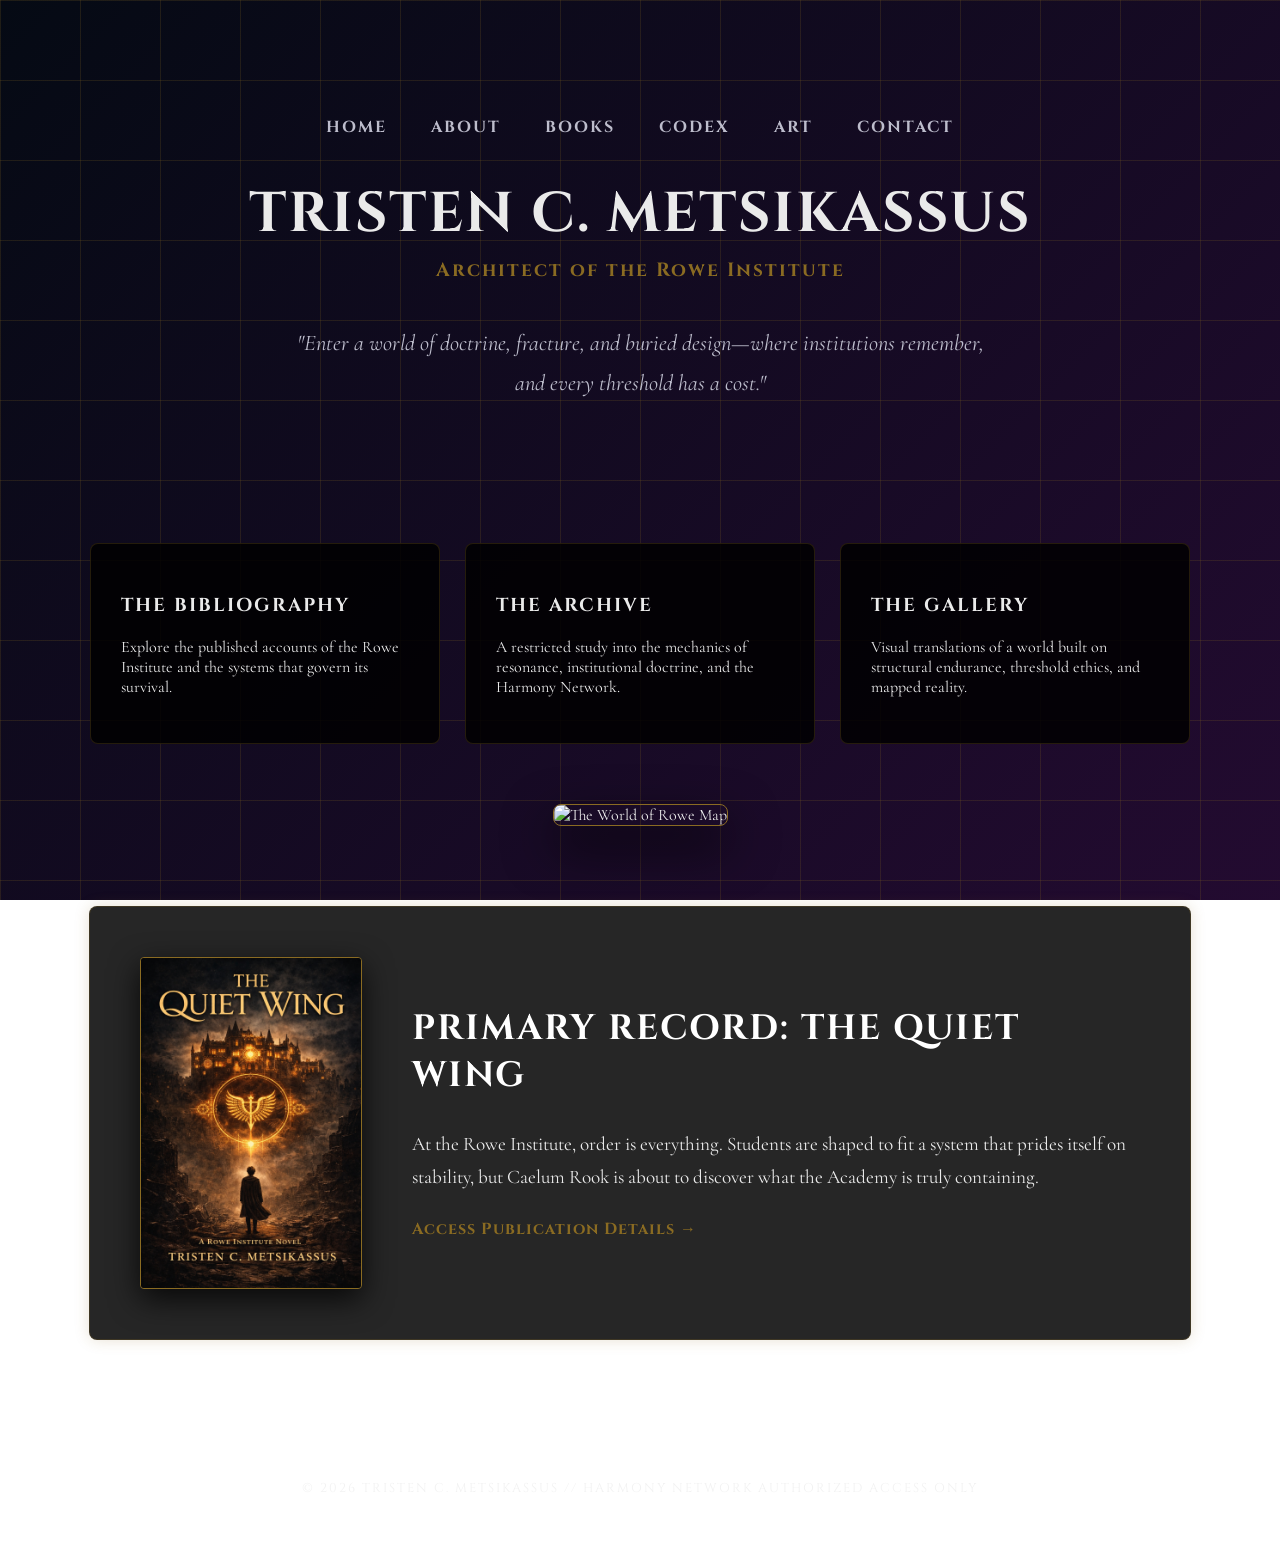
==== index.html @ d2d9edd7 "Refactor HTML structure and styles for clarity" ====
<!DOCTYPE html>
<html lang="en">
<head>
    <meta charset="UTF-8">
    <meta name="viewport" content="width=device-width, initial-scale=1.0">
    <title>Tristen C. Metsikassus | The World of Rowe</title>
    <link rel="stylesheet" href="style.css">
    <style>
        header { text-align: center; padding: 100px 20px 40px; }
        h1 { font-size: 3.5rem; margin-bottom: 0; }
        .tagline { color: var(--gold); font-size: 1.2rem; margin-top: 5px; font-weight: bold; font-family: 'Cinzel', serif; letter-spacing: 2px; }
        
        .atmospheric { 
            max-width: 700px; 
            margin: 40px auto; 
            font-style: italic; 
            font-size: 1.4rem; 
            line-height: 1.8; 
            color: var(--subtext); 
            text-align: center;
        }

        .entry-grid { 
            display: grid; 
            grid-template-columns: repeat(auto-fit, minmax(280px, 1fr)); 
            gap: 25px; 
            max-width: 1100px; 
            margin: 60px auto; 
            padding: 0 20px;
        }

        .featured-panel {
            max-width: 1000px;
            margin: 80px auto;
            display: flex;
            align-items: center;
            gap: 50px;
            padding: 50px;
            background: rgba(0, 0, 0, 0.85);
        }

        .featured-panel img { 
            width: 220px; 
            border-radius: 4px; 
            border: 1px solid var(--gold); 
            box-shadow: 0 10px 30px rgba(0,0,0,0.8);
        }

        .featured-content h2 { font-size: 2.2rem; margin-top: 0; color: #ffffff; }
        .featured-content p { font-size: 1.2rem; line-height: 1.7; margin-bottom: 25px; }

        @media (max-width: 768px) {
            .featured-panel { flex-direction: column; text-align: center; padding: 30px; }
            h1 { font-size: 2.5rem; }
        }

        .author-statement { 
            max-width: 800px; 
            margin: 100px auto; 
            text-align: center; 
            border-top: 1px solid rgba(138, 107, 34, 0.2); 
            padding-top: 60px; 
        }

        .btn-link {
            color: var(--gold);
            text-decoration: none;
            font-family: 'Cinzel', serif;
            font-weight: bold;
            letter-spacing: 1px;
            transition: all 0.3s ease;
        }

        .btn-link:hover { color: #ffffff; text-shadow: 0 0 10px var(--gold); }

        nav { text-align: center; margin-bottom: 20px; }
        nav ul { list-style: none; padding: 0; }
        nav li { display: inline; margin: 0 20px; }
        nav a { font-family: 'Cinzel', serif; color: var(--subtext); text-decoration: none; font-weight: bold; letter-spacing: 2px; }
        nav a:hover { color: #ffffff; }
    </style>
</head>
<body>

<header>
    <nav>
        <ul>
            <li><a href="index.html">HOME</a></li>
            <li><a href="About.html">ABOUT</a></li>
            <li><a href="Books.html">BOOKS</a></li>
            <li><a href="Codex.html">CODEX</a></li>
            <li><a href="Art.html">ART</a></li>
            <li><a href="Contact.html">CONTACT</a></li>
        </ul>
    </nav>
    <h1>Tristen C. Metsikassus</h1>
    <p class="tagline">Architect of the Rowe Institute</p>
    <div class="atmospheric">
        "Enter a world of doctrine, fracture, and buried design—where institutions remember, and every threshold has a cost."
    </div>
</header>

<div class="entry-grid">
    <a href="Books.html" class="card">
        <h3>The Bibliography</h3>
        <p>Explore the published accounts of the Rowe Institute and the systems that govern its survival.</p>
    </a>
    <a href="Codex.html" class="card">
        <h3>The Archive</h3>
        <p>A restricted study into the mechanics of resonance, institutional doctrine, and the Harmony Network.</p>
    </a>
    <a href="Art.html" class="card">
        <h3>The Gallery</h3>
        <p>Visual translations of a world built on structural endurance, threshold ethics, and mapped reality.</p>
    </a>
</div>

<div style="max-width: 1100px; margin: 0 auto; text-align: center; padding: 0 20px;">
    <img src="The World Of Rowe world map.png" alt="The World of Rowe Map" style="width: 100%; border-radius: 8px; border: 1px solid var(--gold); box-shadow: 0 20px 50px rgba(0,0,0,0.8);">
</div>

<div class="featured-panel card wardline">
    <img src="the quiet wing.png" alt="The Quiet Wing Cover">
    <div class="featured-content">
        <h2>Primary Record: The Quiet Wing</h2>
        <p>At the Rowe Institute, order is everything. Students are shaped to fit a system that prides itself on stability, but Caelum Rook is about to discover what the Academy is truly containing.</p>
        <a href="Books.html" class="btn-link">Access Publication Details →</a>
    </div>
</div>

<footer style="text-align: center; padding: 60px 40px; opacity: 0.6; font-size: 0.8rem; letter-spacing: 2px; font-family: 'Cinzel', serif;">
    © 2026 TRISTEN C. METSIKASSUS // HARMONY NETWORK AUTHORIZED ACCESS ONLY
</footer>

</body>
</html>
---- style.css ----
/* --- THE MIDNIGHT INSTITUTIONAL FRAMEWORK --- */
@import url('https://fonts.googleapis.com/css2?family=Cinzel:wght@400;700&family=Cormorant+Garamond:ital,wght@0,400;0,600;1,400&display=swap');

:root {
    --midnight: #050a14;   
    --shadow-purple: #1b0a2a; 
    --arcane-wine: #2d0b3a;   
    --gold: #8a6b22;
    --text: #eaeaea;
    --subtext: #bdbdcc;
}

body {
    margin: 0;
    font-family: 'Cormorant Garamond', serif;
    color: var(--text);
    min-height: 100vh;
    
    /* THE MIDNIGHT WARD LATTICE - BRIGHTENED */
    background: 
        /* Increased opacity from 0.07 to 0.2 for visibility */
        linear-gradient(rgba(138, 107, 34, 0.2) 1px, transparent 1px),
        linear-gradient(90deg, rgba(138, 107, 34, 0.2) 1px, transparent 1px),
        linear-gradient(-45deg, var(--midnight), var(--shadow-purple), var(--arcane-wine), var(--midnight));
    
    background-size: 80px 80px, 80px 80px, 400% 400%;
    animation: arcaneShift 22s ease infinite;
    background-attachment: fixed; /* Keeps the grid steady while scrolling */
}

@keyframes arcaneShift {
    0% { background-position: 0% 0%, 0% 0%, 0% 50%; }
    50% { background-position: 0% 0%, 0% 0%, 100% 50%; }
    100% { background-position: 0% 0%, 0% 0%, 0% 50%; }
}

/* --- THE REST OF YOUR CSS REMAINS THE SAME --- */
h1, h2, h3, .nav-link { font-family: 'Cinzel', serif; letter-spacing: 2px; text-transform: uppercase; }
.wardline { border: 1px solid var(--gold); box-shadow: 0 0 15px rgba(138, 107, 34, 0.2); animation: wardPulse 5s infinite alternate; }
@keyframes wardPulse { from { border-color: var(--gold); box-shadow: 0 0 10px rgba(138, 107, 34, 0.2); } to { border-color: #ffffff; box-shadow: 0 0 25px rgba(138, 107, 34, 0.4); } }
.card { background: rgba(0, 0, 0, 0.85); border: 1px solid rgba(138, 107, 34, 0.25); border-radius: 8px; transition: all 0.4s ease; text-decoration: none; color: inherit; padding: 30px; }
.card:hover { border-color: var(--gold); transform: translateY(-5px); background: rgba(0, 0, 0, 0.95); box-shadow: 0 15px 40px rgba(0,0,0,0.8); }
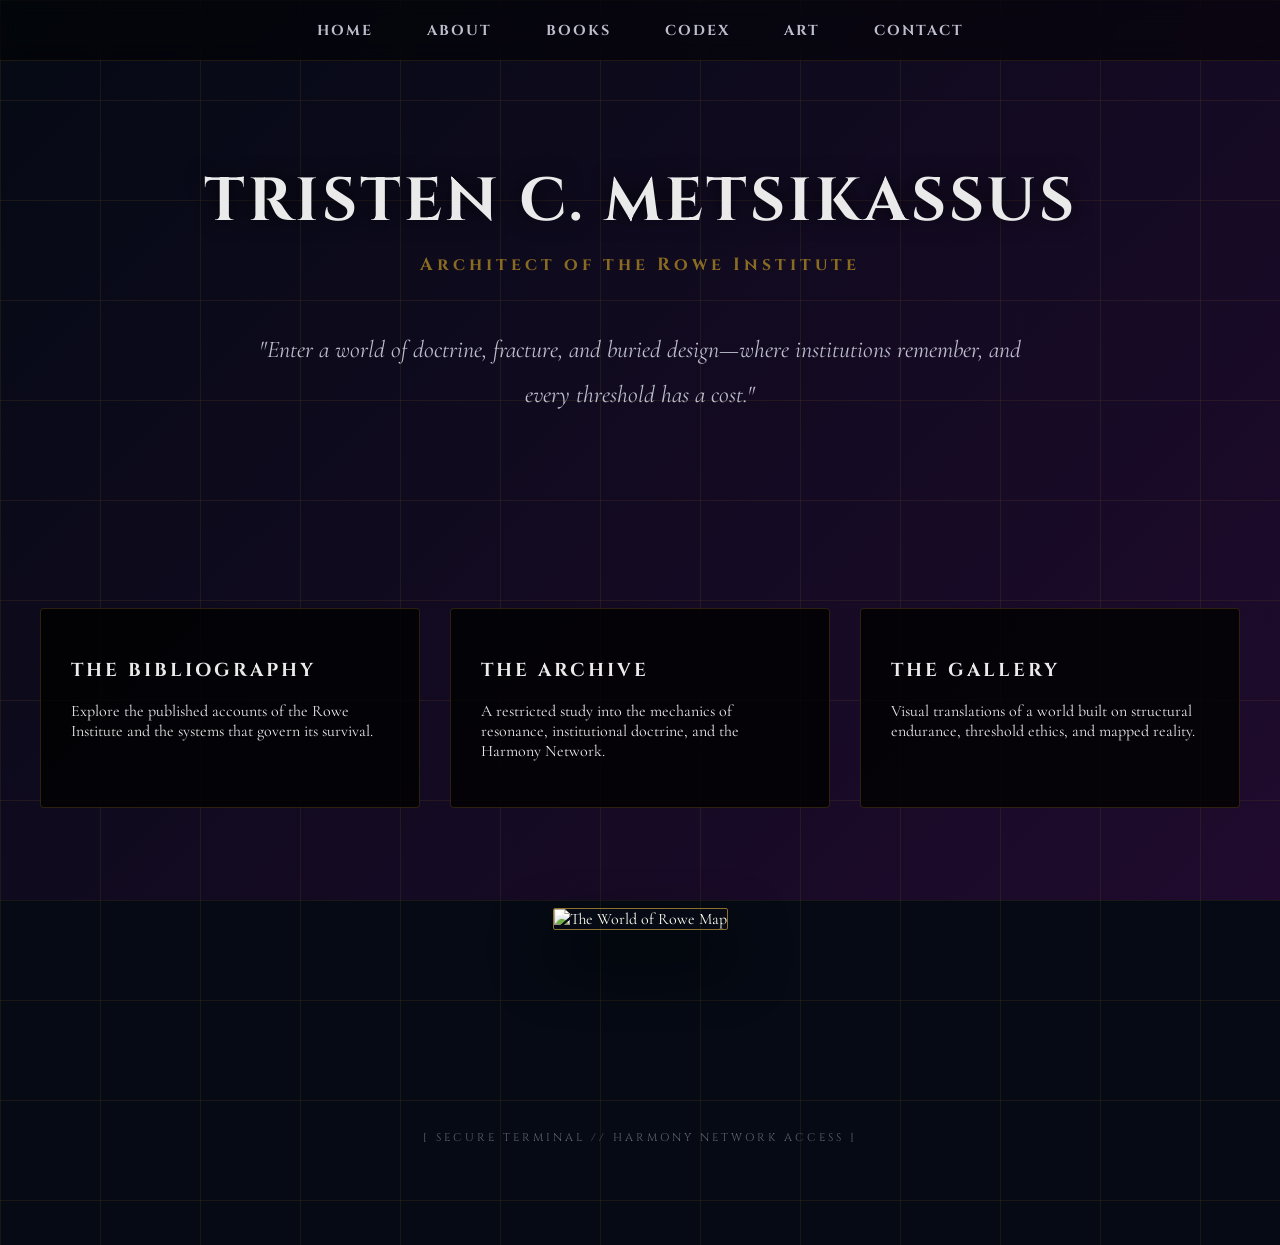
==== commit bfc9f3c8: "Revise layout and styling for index.html" ====
--- a/index.html
+++ b/index.html
@@ -6,93 +6,66 @@
     <title>Tristen C. Metsikassus | The World of Rowe</title>
     <link rel="stylesheet" href="style.css">
     <style>
-        header { text-align: center; padding: 100px 20px 40px; }
-        h1 { font-size: 3.5rem; margin-bottom: 0; }
-        .tagline { color: var(--gold); font-size: 1.2rem; margin-top: 5px; font-weight: bold; font-family: 'Cinzel', serif; letter-spacing: 2px; }
+        /* Specific layout for the landing page */
+        header { text-align: center; padding: 120px 20px 60px; }
+        h1 { font-size: 3.8rem; margin-bottom: 0; text-shadow: 0 0 20px rgba(0,0,0,0.8); }
+        .tagline { color: var(--gold); font-size: 1.1rem; margin-top: 10px; font-weight: bold; font-family: 'Cinzel', serif; letter-spacing: 4px; }
         
         .atmospheric { 
-            max-width: 700px; 
-            margin: 40px auto; 
+            max-width: 800px; 
+            margin: 50px auto; 
             font-style: italic; 
-            font-size: 1.4rem; 
-            line-height: 1.8; 
+            font-size: 1.5rem; 
+            line-height: 1.9; 
             color: var(--subtext); 
             text-align: center;
         }
 
         .entry-grid { 
             display: grid; 
-            grid-template-columns: repeat(auto-fit, minmax(280px, 1fr)); 
-            gap: 25px; 
-            max-width: 1100px; 
-            margin: 60px auto; 
+            grid-template-columns: repeat(auto-fit, minmax(300px, 1fr)); 
+            gap: 30px; 
+            max-width: 1200px; 
+            margin: 80px auto; 
             padding: 0 20px;
         }
 
-        .featured-panel {
-            max-width: 1000px;
-            margin: 80px auto;
-            display: flex;
-            align-items: center;
-            gap: 50px;
-            padding: 50px;
-            background: rgba(0, 0, 0, 0.85);
+        .map-section {
+            max-width: 1100px;
+            margin: 100px auto;
+            text-align: center;
+            padding: 0 20px;
+            filter: sepia(0.3) contrast(1.1);
         }
 
-        .featured-panel img { 
-            width: 220px; 
-            border-radius: 4px; 
-            border: 1px solid var(--gold); 
-            box-shadow: 0 10px 30px rgba(0,0,0,0.8);
+        .map-section img {
+            width: 100%;
+            border-radius: 2px;
+            border: 1px solid var(--gold);
+            box-shadow: 0 30px 60px rgba(0,0,0,1);
         }
 
-        .featured-content h2 { font-size: 2.2rem; margin-top: 0; color: #ffffff; }
-        .featured-content p { font-size: 1.2rem; line-height: 1.7; margin-bottom: 25px; }
-
-        @media (max-width: 768px) {
-            .featured-panel { flex-direction: column; text-align: center; padding: 30px; }
-            h1 { font-size: 2.5rem; }
-        }
-
-        .author-statement { 
-            max-width: 800px; 
-            margin: 100px auto; 
-            text-align: center; 
-            border-top: 1px solid rgba(138, 107, 34, 0.2); 
-            padding-top: 60px; 
-        }
-
-        .btn-link {
-            color: var(--gold);
-            text-decoration: none;
-            font-family: 'Cinzel', serif;
-            font-weight: bold;
-            letter-spacing: 1px;
-            transition: all 0.3s ease;
-        }
-
-        .btn-link:hover { color: #ffffff; text-shadow: 0 0 10px var(--gold); }
-
-        nav { text-align: center; margin-bottom: 20px; }
-        nav ul { list-style: none; padding: 0; }
-        nav li { display: inline; margin: 0 20px; }
-        nav a { font-family: 'Cinzel', serif; color: var(--subtext); text-decoration: none; font-weight: bold; letter-spacing: 2px; }
-        nav a:hover { color: #ffffff; }
+        nav { text-align: center; position: fixed; top: 0; width: 100%; background: rgba(0,0,0,0.5); backdrop-filter: blur(10px); padding: 20px 0; z-index: 100; border-bottom: 1px solid rgba(138, 107, 34, 0.2); }
+        nav ul { list-style: none; padding: 0; margin: 0; }
+        nav li { display: inline; margin: 0 25px; }
+        nav a { font-family: 'Cinzel', serif; color: var(--subtext); text-decoration: none; font-weight: bold; letter-spacing: 2px; font-size: 0.9rem; }
+        nav a:hover { color: var(--gold); text-shadow: 0 0 10px var(--gold); }
     </style>
 </head>
 <body>
 
+<nav>
+    <ul>
+        <li><a href="index.html">HOME</a></li>
+        <li><a href="About.html">ABOUT</a></li>
+        <li><a href="Books.html">BOOKS</a></li>
+        <li><a href="Codex.html">CODEX</a></li>
+        <li><a href="Art.html">ART</a></li>
+        <li><a href="Contact.html">CONTACT</a></li>
+    </ul>
+</nav>
+
 <header>
-    <nav>
-        <ul>
-            <li><a href="index.html">HOME</a></li>
-            <li><a href="About.html">ABOUT</a></li>
-            <li><a href="Books.html">BOOKS</a></li>
-            <li><a href="Codex.html">CODEX</a></li>
-            <li><a href="Art.html">ART</a></li>
-            <li><a href="Contact.html">CONTACT</a></li>
-        </ul>
-    </nav>
     <h1>Tristen C. Metsikassus</h1>
     <p class="tagline">Architect of the Rowe Institute</p>
     <div class="atmospheric">
@@ -115,21 +88,12 @@
     </a>
 </div>
 
-<div style="max-width: 1100px; margin: 0 auto; text-align: center; padding: 0 20px;">
-    <img src="The World Of Rowe world map.png" alt="The World of Rowe Map" style="width: 100%; border-radius: 8px; border: 1px solid var(--gold); box-shadow: 0 20px 50px rgba(0,0,0,0.8);">
+<div class="map-section">
+    <img src="The World Of Rowe world map.png" alt="The World of Rowe Map">
 </div>
 
-<div class="featured-panel card wardline">
-    <img src="the quiet wing.png" alt="The Quiet Wing Cover">
-    <div class="featured-content">
-        <h2>Primary Record: The Quiet Wing</h2>
-        <p>At the Rowe Institute, order is everything. Students are shaped to fit a system that prides itself on stability, but Caelum Rook is about to discover what the Academy is truly containing.</p>
-        <a href="Books.html" class="btn-link">Access Publication Details →</a>
-    </div>
-</div>
-
-<footer style="text-align: center; padding: 60px 40px; opacity: 0.6; font-size: 0.8rem; letter-spacing: 2px; font-family: 'Cinzel', serif;">
-    © 2026 TRISTEN C. METSIKASSUS // HARMONY NETWORK AUTHORIZED ACCESS ONLY
+<footer style="text-align: center; padding: 100px 40px; opacity: 0.4; font-size: 0.7rem; letter-spacing: 3px; font-family: 'Cinzel', serif;">
+    [ SECURE TERMINAL // HARMONY NETWORK ACCESS ]
 </footer>
 
 </body>
--- a/style.css
+++ b/style.css
@@ -1,4 +1,4 @@
-/* --- THE MIDNIGHT INSTITUTIONAL FRAMEWORK --- */
+/* --- THE LIVING ARCHIVE FRAMEWORK --- */
 @import url('https://fonts.googleapis.com/css2?family=Cinzel:wght@400;700&family=Cormorant+Garamond:ital,wght@0,400;0,600;1,400&display=swap');
 
 :root {
@@ -6,6 +6,7 @@
     --shadow-purple: #1b0a2a; 
     --arcane-wine: #2d0b3a;   
     --gold: #8a6b22;
+    --gold-glow: rgba(138, 107, 34, 0.5);
     --text: #eaeaea;
     --subtext: #bdbdcc;
 }
@@ -15,28 +16,95 @@
     font-family: 'Cormorant Garamond', serif;
     color: var(--text);
     min-height: 100vh;
+    overflow-x: hidden;
+    background-color: var(--midnight);
+    position: relative;
+    /* This adds the "Ancient Stone" texture */
+    background-image: url('https://www.transparenttextures.com/patterns/dark-matter.png');
+}
+
+/* THE SHIFTING VOID */
+body::after {
+    content: "";
+    position: fixed;
+    top: 0; left: 0; width: 100%; height: 100%;
+    z-index: -2;
+    background: linear-gradient(-45deg, var(--midnight), var(--shadow-purple), var(--arcane-wine), var(--midnight));
+    background-size: 400% 400%;
+    animation: arcaneShift 25s ease infinite;
+    opacity: 0.9;
+}
+
+/* THE ANCIENT WARD LATTICE */
+body::before {
+    content: "";
+    position: fixed;
+    top: -100px; left: -100px; width: 220%; height: 220%;
+    z-index: -1;
+    background-image: 
+        linear-gradient(rgba(138, 107, 34, 0.15) 1.5px, transparent 1.5px),
+        linear-gradient(90deg, rgba(138, 107, 34, 0.15) 1.5px, transparent 1.5px);
+    background-size: 100px 100px;
     
-    /* THE MIDNIGHT WARD LATTICE - BRIGHTENED */
-    background: 
-        /* Increased opacity from 0.07 to 0.2 for visibility */
-        linear-gradient(rgba(138, 107, 34, 0.2) 1px, transparent 1px),
-        linear-gradient(90deg, rgba(138, 107, 34, 0.2) 1px, transparent 1px),
-        linear-gradient(-45deg, var(--midnight), var(--shadow-purple), var(--arcane-wine), var(--midnight));
-    
-    background-size: 80px 80px, 80px 80px, 400% 400%;
-    animation: arcaneShift 22s ease infinite;
-    background-attachment: fixed; /* Keeps the grid steady while scrolling */
+    /* Animation: Drifting, Pulsing, and Flickering */
+    animation: 
+        arcaneDrift 60s linear infinite, 
+        wardPulseBreath 8s ease-in-out infinite alternate,
+        flicker 10s infinite;
 }
 
 @keyframes arcaneShift {
-    0% { background-position: 0% 0%, 0% 0%, 0% 50%; }
-    50% { background-position: 0% 0%, 0% 0%, 100% 50%; }
-    100% { background-position: 0% 0%, 0% 0%, 0% 50%; }
+    0% { background-position: 0% 50%; }
+    50% { background-position: 100% 50%; }
+    100% { background-position: 0% 50%; }
 }
 
-/* --- THE REST OF YOUR CSS REMAINS THE SAME --- */
-h1, h2, h3, .nav-link { font-family: 'Cinzel', serif; letter-spacing: 2px; text-transform: uppercase; }
-.wardline { border: 1px solid var(--gold); box-shadow: 0 0 15px rgba(138, 107, 34, 0.2); animation: wardPulse 5s infinite alternate; }
-@keyframes wardPulse { from { border-color: var(--gold); box-shadow: 0 0 10px rgba(138, 107, 34, 0.2); } to { border-color: #ffffff; box-shadow: 0 0 25px rgba(138, 107, 34, 0.4); } }
-.card { background: rgba(0, 0, 0, 0.85); border: 1px solid rgba(138, 107, 34, 0.25); border-radius: 8px; transition: all 0.4s ease; text-decoration: none; color: inherit; padding: 30px; }
-.card:hover { border-color: var(--gold); transform: translateY(-5px); background: rgba(0, 0, 0, 0.95); box-shadow: 0 15px 40px rgba(0,0,0,0.8); }
+@keyframes arcaneDrift {
+    0% { transform: translate(0, 0) rotate(0deg); }
+    100% { transform: translate(100px, 100px) rotate(0.5deg); }
+}
+
+@keyframes wardPulseBreath {
+    0% { opacity: 0.2; filter: blur(1px); }
+    50% { opacity: 0.6; filter: blur(0px); }
+    100% { opacity: 0.2; filter: blur(1px); }
+}
+
+@keyframes flicker {
+    0%, 19%, 21%, 23%, 25%, 54%, 56%, 100% { opacity: 1; }
+    20%, 24%, 55% { opacity: 0.7; }
+}
+
+/* --- REUSABLE COMPONENTS --- */
+h1, h2, h3, .nav-link { font-family: 'Cinzel', serif; letter-spacing: 3px; text-transform: uppercase; }
+
+.card { 
+    background: rgba(0, 0, 0, 0.8); 
+    border: 1px solid rgba(138, 107, 34, 0.3);
+    border-radius: 4px; /* Sharper edges feel more ancient than rounded ones */
+    transition: all 0.6s cubic-bezier(0.23, 1, 0.32, 1); 
+    text-decoration: none; 
+    color: inherit; 
+    padding: 30px; 
+    position: relative;
+    z-index: 1;
+    overflow: hidden;
+}
+
+/* THE RESONANCE GLOW */
+.card:hover { 
+    border-color: var(--gold); 
+    transform: translateY(-8px) scale(1.02);
+    background: rgba(10, 5, 15, 0.95);
+    box-shadow: 0 0 30px var(--gold-glow);
+}
+
+.card::before {
+    content: "";
+    position: absolute;
+    top: 0; left: -100%; width: 100%; height: 100%;
+    background: linear-gradient(90deg, transparent, rgba(138, 107, 34, 0.1), transparent);
+    transition: 0.5s;
+}
+
+.card:hover::before { left: 100%; }
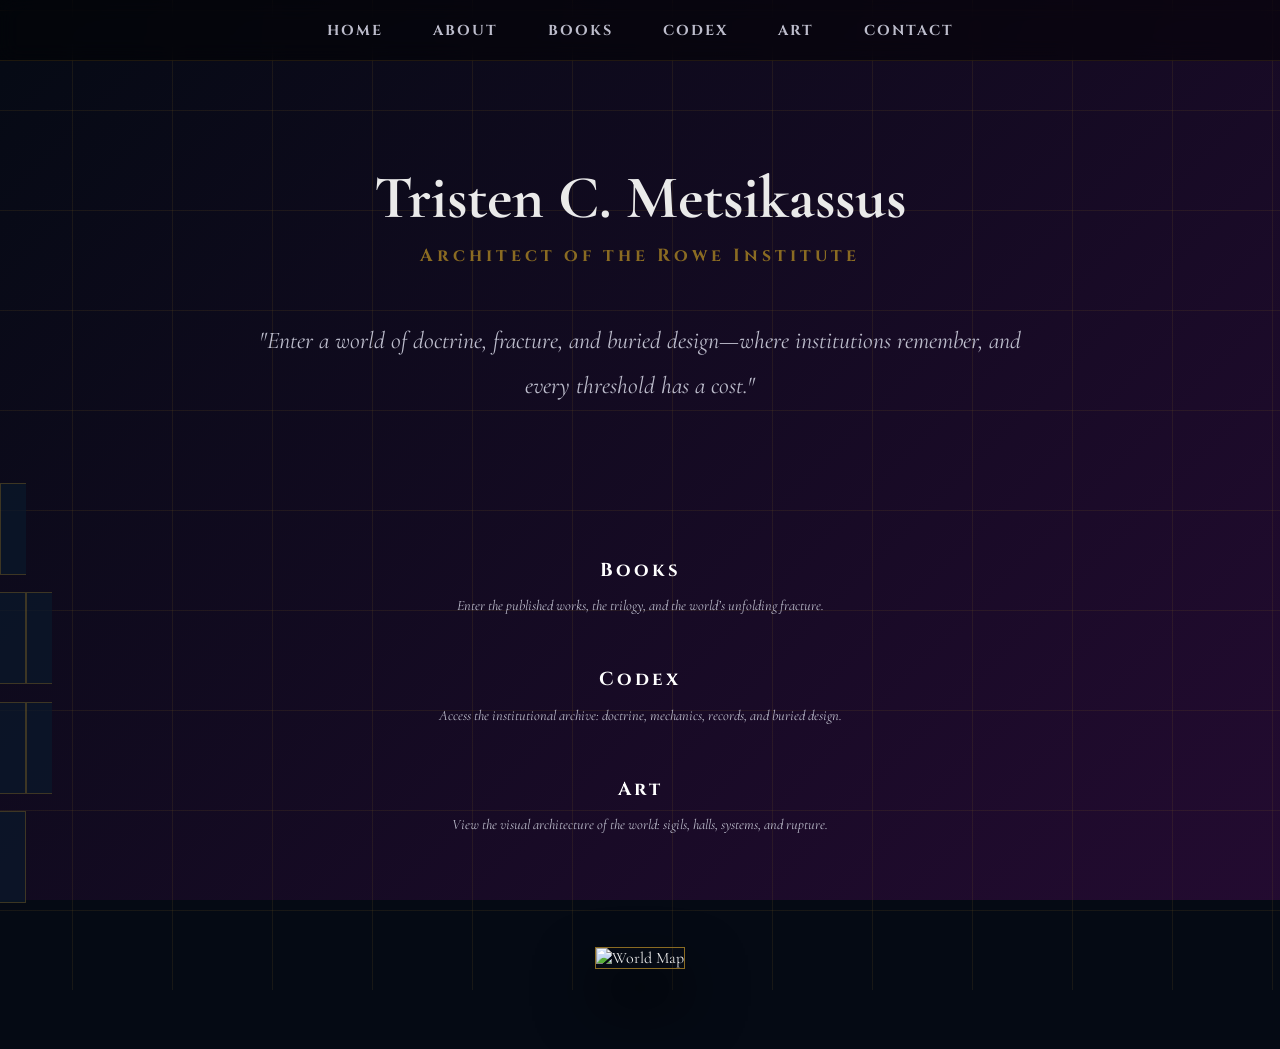
==== commit a4c318be: "Refactor index.html for improved structure and styles Refactor HTML structure and styles for better " ====
--- a/index.html
+++ b/index.html
@@ -6,95 +6,31 @@
     <title>Tristen C. Metsikassus | The World of Rowe</title>
     <link rel="stylesheet" href="style.css">
     <style>
-        /* Specific layout for the landing page */
         header { text-align: center; padding: 120px 20px 60px; }
-        h1 { font-size: 3.8rem; margin-bottom: 0; text-shadow: 0 0 20px rgba(0,0,0,0.8); }
+        h1 { font-size: 3.8rem; margin-bottom: 0; }
         .tagline { color: var(--gold); font-size: 1.1rem; margin-top: 10px; font-weight: bold; font-family: 'Cinzel', serif; letter-spacing: 4px; }
-        
-        .atmospheric { 
-            max-width: 800px; 
-            margin: 50px auto; 
-            font-style: italic; 
-            font-size: 1.5rem; 
-            line-height: 1.9; 
-            color: var(--subtext); 
-            text-align: center;
-        }
-
-        .entry-grid { 
-            display: grid; 
-            grid-template-columns: repeat(auto-fit, minmax(300px, 1fr)); 
-            gap: 30px; 
-            max-width: 1200px; 
-            margin: 80px auto; 
-            padding: 0 20px;
-        }
-
-        .map-section {
-            max-width: 1100px;
-            margin: 100px auto;
-            text-align: center;
-            padding: 0 20px;
-            filter: sepia(0.3) contrast(1.1);
-        }
-
-        .map-section img {
-            width: 100%;
-            border-radius: 2px;
-            border: 1px solid var(--gold);
-            box-shadow: 0 30px 60px rgba(0,0,0,1);
-        }
-
+        .atmospheric { max-width: 800px; margin: 50px auto; font-style: italic; font-size: 1.5rem; line-height: 1.9; color: var(--subtext); text-align: center; }
+        .map-section { max-width: 1100px; margin: 80px auto; text-align: center; padding: 0 20px; }
+        .map-section img { width: 100%; border: 1px solid var(--gold); box-shadow: 0 30px 60px rgba(0,0,0,1); }
         nav { text-align: center; position: fixed; top: 0; width: 100%; background: rgba(0,0,0,0.5); backdrop-filter: blur(10px); padding: 20px 0; z-index: 100; border-bottom: 1px solid rgba(138, 107, 34, 0.2); }
         nav ul { list-style: none; padding: 0; margin: 0; }
         nav li { display: inline; margin: 0 25px; }
         nav a { font-family: 'Cinzel', serif; color: var(--subtext); text-decoration: none; font-weight: bold; letter-spacing: 2px; font-size: 0.9rem; }
-        nav a:hover { color: var(--gold); text-shadow: 0 0 10px var(--gold); }
+        nav a:hover { color: var(--gold); }
     </style>
 </head>
 <body>
-
-<nav>
-    <ul>
-        <li><a href="index.html">HOME</a></li>
-        <li><a href="About.html">ABOUT</a></li>
-        <li><a href="Books.html">BOOKS</a></li>
-        <li><a href="Codex.html">CODEX</a></li>
-        <li><a href="Art.html">ART</a></li>
-        <li><a href="Contact.html">CONTACT</a></li>
-    </ul>
-</nav>
-
-<header>
-    <h1>Tristen C. Metsikassus</h1>
-    <p class="tagline">Architect of the Rowe Institute</p>
-    <div class="atmospheric">
-        "Enter a world of doctrine, fracture, and buried design—where institutions remember, and every threshold has a cost."
+    <nav><ul><li><a href="index.html">HOME</a></li><li><a href="About.html">ABOUT</a></li><li><a href="Books.html">BOOKS</a></li><li><a href="Codex.html">CODEX</a></li><li><a href="Art.html">ART</a></li><li><a href="Contact.html">CONTACT</a></li></ul></nav>
+    <header>
+        <h1>Tristen C. Metsikassus</h1>
+        <p class="tagline">Architect of the Rowe Institute</p>
+        <div class="atmospheric">"Enter a world of doctrine, fracture, and buried design—where institutions remember, and every threshold has a cost."</div>
+    </header>
+    <div class="entry-grid">
+        <a href="Books.html" class="threshold-plate"><h3>Books</h3><p>Enter the published works, the trilogy, and the world’s unfolding fracture.</p></a>
+        <a href="Codex.html" class="threshold-plate"><h3>Codex</h3><p>Access the institutional archive: doctrine, mechanics, records, and buried design.</p></a>
+        <a href="Art.html" class="threshold-plate"><h3>Art</h3><p>View the visual architecture of the world: sigils, halls, systems, and rupture.</p></a>
     </div>
-</header>
-
-<div class="entry-grid">
-    <a href="Books.html" class="card">
-        <h3>The Bibliography</h3>
-        <p>Explore the published accounts of the Rowe Institute and the systems that govern its survival.</p>
-    </a>
-    <a href="Codex.html" class="card">
-        <h3>The Archive</h3>
-        <p>A restricted study into the mechanics of resonance, institutional doctrine, and the Harmony Network.</p>
-    </a>
-    <a href="Art.html" class="card">
-        <h3>The Gallery</h3>
-        <p>Visual translations of a world built on structural endurance, threshold ethics, and mapped reality.</p>
-    </a>
-</div>
-
-<div class="map-section">
-    <img src="The World Of Rowe world map.png" alt="The World of Rowe Map">
-</div>
-
-<footer style="text-align: center; padding: 100px 40px; opacity: 0.4; font-size: 0.7rem; letter-spacing: 3px; font-family: 'Cinzel', serif;">
-    [ SECURE TERMINAL // HARMONY NETWORK ACCESS ]
-</footer>
-
+    <div class="map-section"><img src="The World Of Rowe world map.png" alt="World Map"></div>
 </body>
 </html>
--- a/style.css
+++ b/style.css
@@ -1,4 +1,4 @@
-/* --- THE LIVING ARCHIVE FRAMEWORK --- */
+/* --- THE LIVING WARD SYSTEM --- */
 @import url('https://fonts.googleapis.com/css2?family=Cinzel:wght@400;700&family=Cormorant+Garamond:ital,wght@0,400;0,600;1,400&display=swap');
 
 :root {
@@ -6,7 +6,6 @@
     --shadow-purple: #1b0a2a; 
     --arcane-wine: #2d0b3a;   
     --gold: #8a6b22;
-    --gold-glow: rgba(138, 107, 34, 0.5);
     --text: #eaeaea;
     --subtext: #bdbdcc;
 }
@@ -14,16 +13,31 @@
 body {
     margin: 0;
     font-family: 'Cormorant Garamond', serif;
+    background-color: var(--midnight);
     color: var(--text);
     min-height: 100vh;
     overflow-x: hidden;
-    background-color: var(--midnight);
-    position: relative;
-    /* This adds the "Ancient Stone" texture */
-    background-image: url('https://www.transparenttextures.com/patterns/dark-matter.png');
 }
 
-/* THE SHIFTING VOID */
+/* THE WARD SYSTEM LAYER */
+body::before {
+    content: "";
+    position: fixed;
+    top: -10%; left: -10%; width: 120%; height: 120%;
+    z-index: -1;
+    background-image: 
+        linear-gradient(rgba(138, 107, 34, 0.15) 1.5px, transparent 1.5px),
+        linear-gradient(90deg, rgba(138, 107, 34, 0.15) 1.5px, transparent 1.5px);
+    background-size: 100px 100px;
+    
+    /* ANIMATIONS: Drift + Pulse + Fracture Flicker */
+    animation: 
+        wardDrift 80s linear infinite, 
+        wardPulse 12s ease-in-out infinite alternate,
+        fractureFlicker 15s infinite;
+}
+
+/* Background Color Drift */
 body::after {
     content: "";
     position: fixed;
@@ -31,26 +45,23 @@
     z-index: -2;
     background: linear-gradient(-45deg, var(--midnight), var(--shadow-purple), var(--arcane-wine), var(--midnight));
     background-size: 400% 400%;
-    animation: arcaneShift 25s ease infinite;
-    opacity: 0.9;
+    animation: arcaneShift 30s ease infinite;
 }
 
-/* THE ANCIENT WARD LATTICE */
-body::before {
-    content: "";
-    position: fixed;
-    top: -100px; left: -100px; width: 220%; height: 220%;
-    z-index: -1;
-    background-image: 
-        linear-gradient(rgba(138, 107, 34, 0.15) 1.5px, transparent 1.5px),
-        linear-gradient(90deg, rgba(138, 107, 34, 0.15) 1.5px, transparent 1.5px);
-    background-size: 100px 100px;
-    
-    /* Animation: Drifting, Pulsing, and Flickering */
-    animation: 
-        arcaneDrift 60s linear infinite, 
-        wardPulseBreath 8s ease-in-out infinite alternate,
-        flicker 10s infinite;
+@keyframes wardDrift {
+    0% { transform: translate(0,0); }
+    100% { transform: translate(100px, 100px); }
+}
+
+@keyframes wardPulse {
+    0% { opacity: 0.3; }
+    50% { opacity: 0.7; }
+    100% { opacity: 0.3; }
+}
+
+@keyframes fractureFlicker {
+    0%, 19%, 21%, 23%, 25%, 54%, 56%, 100% { opacity: 1; }
+    20%, 24%, 55% { opacity: 0.5; filter: contrast(150%) brightness(120%); }
 }
 
 @keyframes arcaneShift {
@@ -59,52 +70,24 @@
     100% { background-position: 0% 50%; }
 }
 
-@keyframes arcaneDrift {
-    0% { transform: translate(0, 0) rotate(0deg); }
-    100% { transform: translate(100px, 100px) rotate(0.5deg); }
+/* --- THRESHOLD PLATE STYLING --- */
+.threshold-plate {
+    background: rgba(11, 25, 44, 0.7); /* Midnight Indigo */
+    border: 1px solid rgba(138, 107, 34, 0.4);
+    padding: 35px 25px;
+    text-align: center;
+    text-decoration: none;
+    color: var(--text);
+    transition: all 0.5s cubic-bezier(0.23, 1, 0.32, 1);
+    backdrop-filter: blur(5px);
 }
 
-@keyframes wardPulseBreath {
-    0% { opacity: 0.2; filter: blur(1px); }
-    50% { opacity: 0.6; filter: blur(0px); }
-    100% { opacity: 0.2; filter: blur(1px); }
+.threshold-plate:hover {
+    border-color: var(--gold);
+    background: rgba(138, 107, 34, 0.1);
+    box-shadow: 0 0 25px rgba(138, 107, 34, 0.2);
+    transform: translateY(-5px);
 }
 
-@keyframes flicker {
-    0%, 19%, 21%, 23%, 25%, 54%, 56%, 100% { opacity: 1; }
-    20%, 24%, 55% { opacity: 0.7; }
-}
-
-/* --- REUSABLE COMPONENTS --- */
-h1, h2, h3, .nav-link { font-family: 'Cinzel', serif; letter-spacing: 3px; text-transform: uppercase; }
-
-.card { 
-    background: rgba(0, 0, 0, 0.8); 
-    border: 1px solid rgba(138, 107, 34, 0.3);
-    border-radius: 4px; /* Sharper edges feel more ancient than rounded ones */
-    transition: all 0.6s cubic-bezier(0.23, 1, 0.32, 1); 
-    text-decoration: none; 
-    color: inherit; 
-    padding: 30px; 
-    position: relative;
-    z-index: 1;
-    overflow: hidden;
-}
-
-/* THE RESONANCE GLOW */
-.card:hover { 
-    border-color: var(--gold); 
-    transform: translateY(-8px) scale(1.02);
-    background: rgba(10, 5, 15, 0.95);
-    box-shadow: 0 0 30px var(--gold-glow);
-}
-
-.card::before {
-    content: "";
-    position: absolute;
-    top: 0; left: -100%; width: 100%; height: 100%;
-    background: linear-gradient(90deg, transparent, rgba(138, 107, 34, 0.1), transparent);
-    transition: 0.5s;
-}
-
-.card:hover::before { left: 100%; }
+.threshold-plate h3 { font-family: 'Cinzel', serif; letter-spacing: 3px; color: #ffffff; margin-bottom: 10px; }
+.threshold-plate p { font-size: 0.9rem; color: var(--subtext); font-style: italic; }
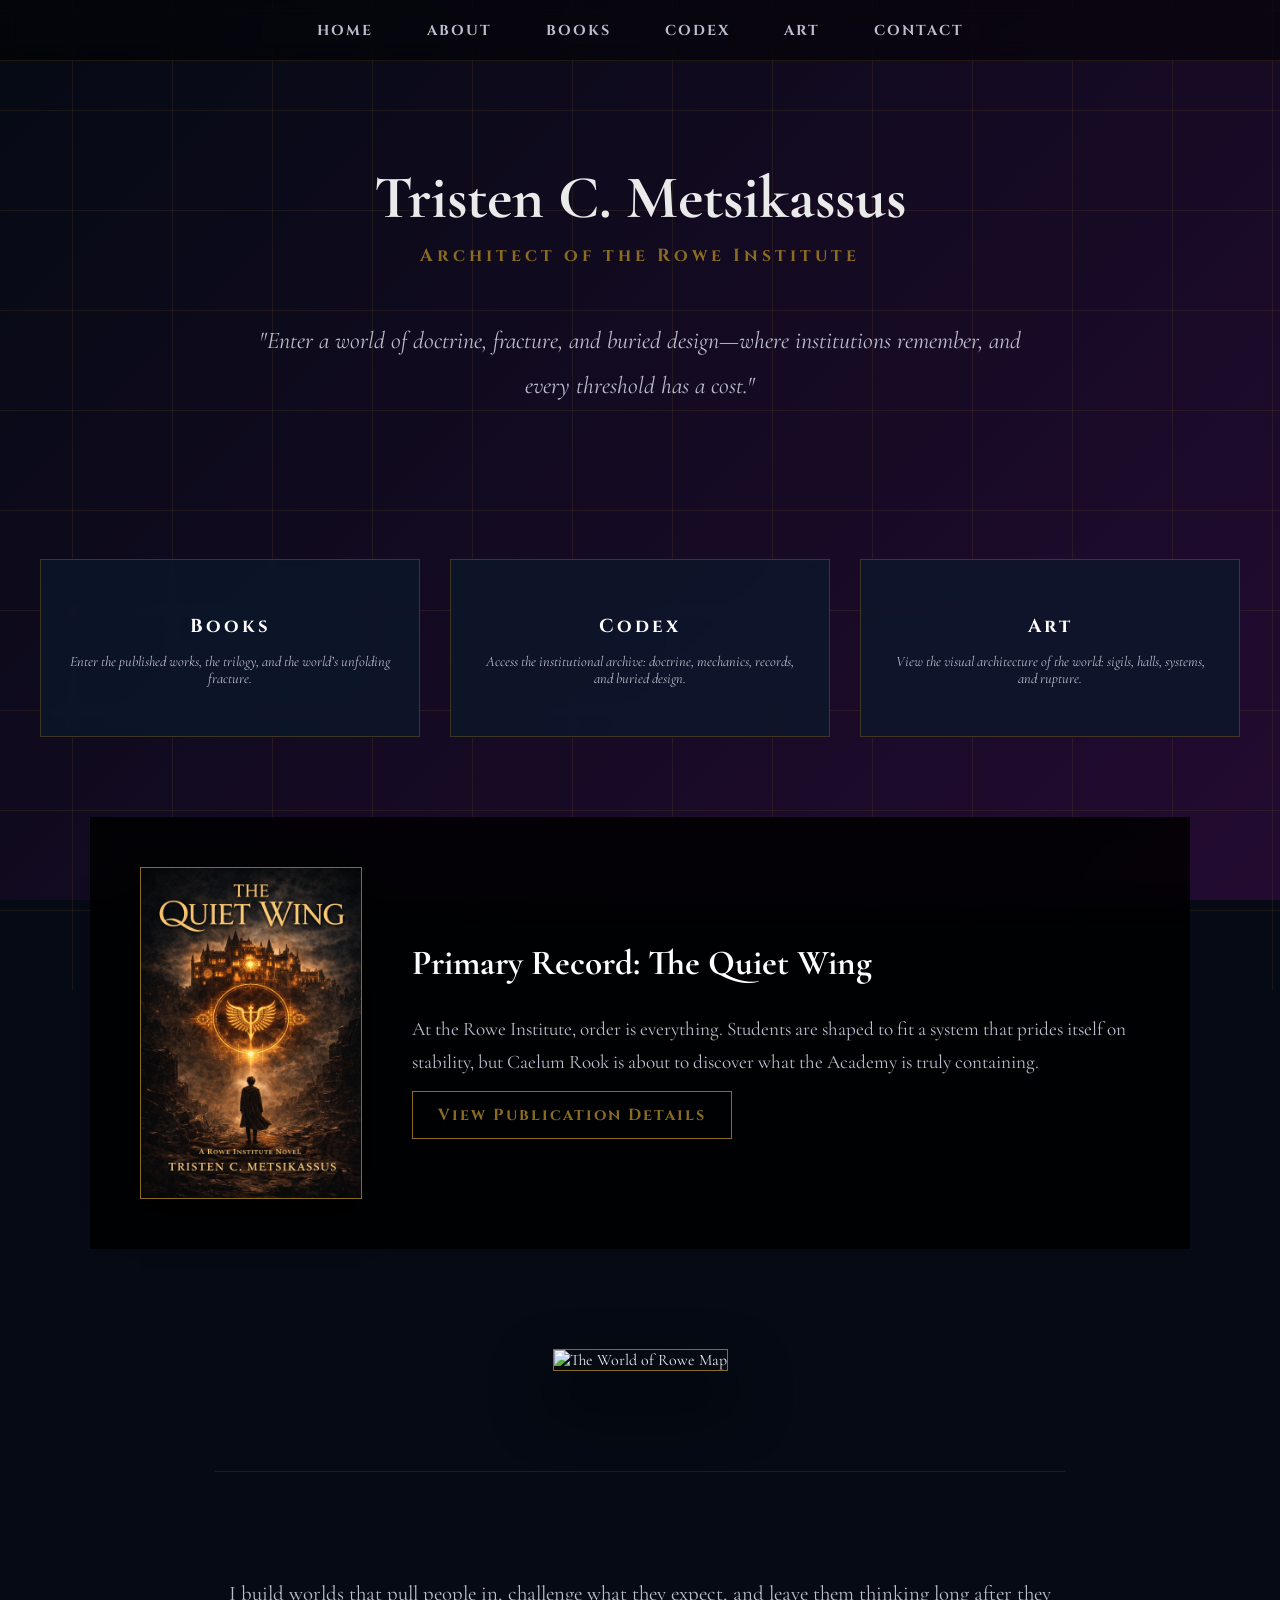
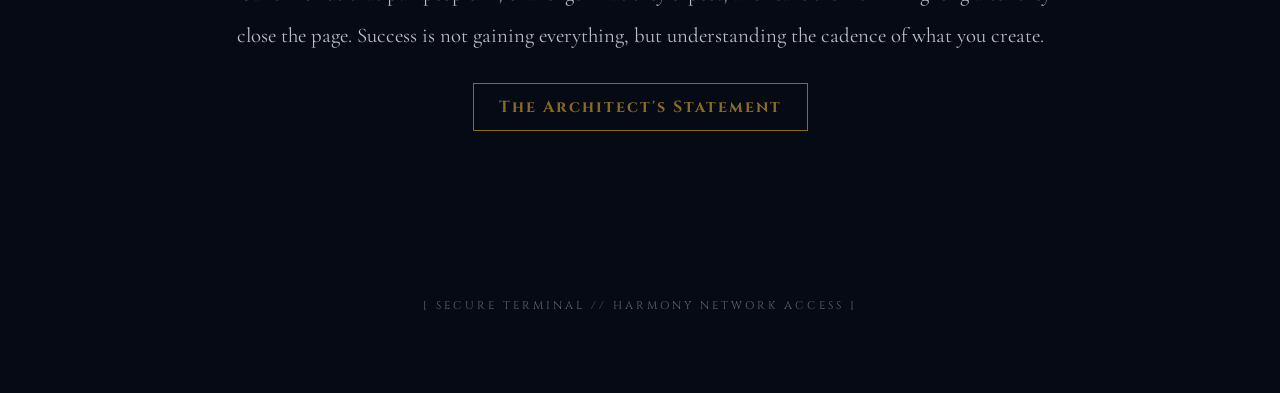
==== commit a6efaf9b: "Refactor header and add featured panel section" ====
--- a/index.html
+++ b/index.html
@@ -6,31 +6,144 @@
     <title>Tristen C. Metsikassus | The World of Rowe</title>
     <link rel="stylesheet" href="style.css">
     <style>
-        header { text-align: center; padding: 120px 20px 60px; }
+        header { text-align: center; padding: 120px 20px 40px; }
         h1 { font-size: 3.8rem; margin-bottom: 0; }
         .tagline { color: var(--gold); font-size: 1.1rem; margin-top: 10px; font-weight: bold; font-family: 'Cinzel', serif; letter-spacing: 4px; }
-        .atmospheric { max-width: 800px; margin: 50px auto; font-style: italic; font-size: 1.5rem; line-height: 1.9; color: var(--subtext); text-align: center; }
-        .map-section { max-width: 1100px; margin: 80px auto; text-align: center; padding: 0 20px; }
+        
+        .atmospheric { 
+            max-width: 800px; 
+            margin: 50px auto; 
+            font-style: italic; 
+            font-size: 1.5rem; 
+            line-height: 1.9; 
+            color: var(--subtext); 
+            text-align: center;
+        }
+
+        .entry-grid { 
+            display: grid; 
+            grid-template-columns: repeat(auto-fit, minmax(300px, 1fr)); 
+            gap: 30px; 
+            max-width: 1200px; 
+            margin: 60px auto; 
+            padding: 0 20px;
+        }
+
+        /* NEW: The Featured Anchor Panel */
+        .featured-panel {
+            max-width: 1000px;
+            margin: 80px auto;
+            display: flex;
+            align-items: center;
+            gap: 50px;
+            padding: 50px;
+            background: rgba(0, 0, 0, 0.85);
+            backdrop-filter: blur(10px);
+        }
+
+        .featured-panel img { 
+            width: 220px; 
+            border: 1px solid var(--gold); 
+            box-shadow: 0 10px 40px rgba(0,0,0,1);
+        }
+
+        .featured-content h2 { font-size: 2.2rem; margin-top: 0; color: #ffffff; }
+        .featured-content p { font-size: 1.2rem; line-height: 1.7; margin-bottom: 25px; color: var(--subtext); }
+
+        .author-statement { 
+            max-width: 850px; 
+            margin: 100px auto; 
+            text-align: center; 
+            border-top: 1px solid rgba(138, 107, 34, 0.2); 
+            padding-top: 80px; 
+        }
+
+        .author-statement p { font-size: 1.3rem; line-height: 2; margin-bottom: 40px; color: var(--subtext); }
+
+        .btn-link {
+            color: var(--gold);
+            text-decoration: none;
+            font-family: 'Cinzel', serif;
+            font-weight: bold;
+            letter-spacing: 2px;
+            border: 1px solid var(--gold);
+            padding: 12px 25px;
+            transition: all 0.3s ease;
+        }
+
+        .btn-link:hover { background: var(--gold); color: #000000; }
+
+        .map-section { max-width: 1100px; margin: 100px auto; text-align: center; padding: 0 20px; }
         .map-section img { width: 100%; border: 1px solid var(--gold); box-shadow: 0 30px 60px rgba(0,0,0,1); }
+
         nav { text-align: center; position: fixed; top: 0; width: 100%; background: rgba(0,0,0,0.5); backdrop-filter: blur(10px); padding: 20px 0; z-index: 100; border-bottom: 1px solid rgba(138, 107, 34, 0.2); }
         nav ul { list-style: none; padding: 0; margin: 0; }
         nav li { display: inline; margin: 0 25px; }
         nav a { font-family: 'Cinzel', serif; color: var(--subtext); text-decoration: none; font-weight: bold; letter-spacing: 2px; font-size: 0.9rem; }
         nav a:hover { color: var(--gold); }
+
+        @media (max-width: 768px) {
+            .featured-panel { flex-direction: column; text-align: center; padding: 30px; }
+        }
     </style>
 </head>
 <body>
-    <nav><ul><li><a href="index.html">HOME</a></li><li><a href="About.html">ABOUT</a></li><li><a href="Books.html">BOOKS</a></li><li><a href="Codex.html">CODEX</a></li><li><a href="Art.html">ART</a></li><li><a href="Contact.html">CONTACT</a></li></ul></nav>
-    <header>
-        <h1>Tristen C. Metsikassus</h1>
-        <p class="tagline">Architect of the Rowe Institute</p>
-        <div class="atmospheric">"Enter a world of doctrine, fracture, and buried design—where institutions remember, and every threshold has a cost."</div>
-    </header>
-    <div class="entry-grid">
-        <a href="Books.html" class="threshold-plate"><h3>Books</h3><p>Enter the published works, the trilogy, and the world’s unfolding fracture.</p></a>
-        <a href="Codex.html" class="threshold-plate"><h3>Codex</h3><p>Access the institutional archive: doctrine, mechanics, records, and buried design.</p></a>
-        <a href="Art.html" class="threshold-plate"><h3>Art</h3><p>View the visual architecture of the world: sigils, halls, systems, and rupture.</p></a>
+
+<nav>
+    <ul>
+        <li><a href="index.html">HOME</a></li>
+        <li><a href="About.html">ABOUT</a></li>
+        <li><a href="Books.html">BOOKS</a></li>
+        <li><a href="Codex.html">CODEX</a></li>
+        <li><a href="Art.html">ART</a></li>
+        <li><a href="Contact.html">CONTACT</a></li>
+    </ul>
+</nav>
+
+<header>
+    <h1>Tristen C. Metsikassus</h1>
+    <p class="tagline">Architect of the Rowe Institute</p>
+    <div class="atmospheric">
+        "Enter a world of doctrine, fracture, and buried design—where institutions remember, and every threshold has a cost."
     </div>
-    <div class="map-section"><img src="The World Of Rowe world map.png" alt="World Map"></div>
+</header>
+
+<div class="entry-grid">
+    <a href="Books.html" class="threshold-plate">
+        <h3>Books</h3>
+        <p>Enter the published works, the trilogy, and the world’s unfolding fracture.</p>
+    </a>
+    <a href="Codex.html" class="threshold-plate">
+        <h3>Codex</h3>
+        <p>Access the institutional archive: doctrine, mechanics, records, and buried design.</p>
+    </a>
+    <a href="Art.html" class="threshold-plate">
+        <h3>Art</h3>
+        <p>View the visual architecture of the world: sigils, halls, systems, and rupture.</p>
+    </a>
+</div>
+
+<div class="featured-panel card wardline">
+    <img src="the quiet wing.png" alt="The Quiet Wing Cover">
+    <div class="featured-content">
+        <h2>Primary Record: The Quiet Wing</h2>
+        <p>At the Rowe Institute, order is everything. Students are shaped to fit a system that prides itself on stability, but Caelum Rook is about to discover what the Academy is truly containing.</p>
+        <a href="Books.html" class="btn-link">View Publication Details</a>
+    </div>
+</div>
+
+<div class="map-section">
+    <img src="The World Of Rowe world map.png" alt="The World of Rowe Map">
+</div>
+
+<section class="author-statement">
+    <p>I build worlds that pull people in, challenge what they expect, and leave them thinking long after they close the page. Success is not gaining everything, but understanding the cadence of what you create.</p>
+    <a href="About.html" class="btn-link">The Architect's Statement</a>
+</section>
+
+<footer style="text-align: center; padding: 80px 40px; opacity: 0.4; font-size: 0.7rem; letter-spacing: 3px; font-family: 'Cinzel', serif;">
+    [ SECURE TERMINAL // HARMONY NETWORK ACCESS ]
+</footer>
+
 </body>
 </html>
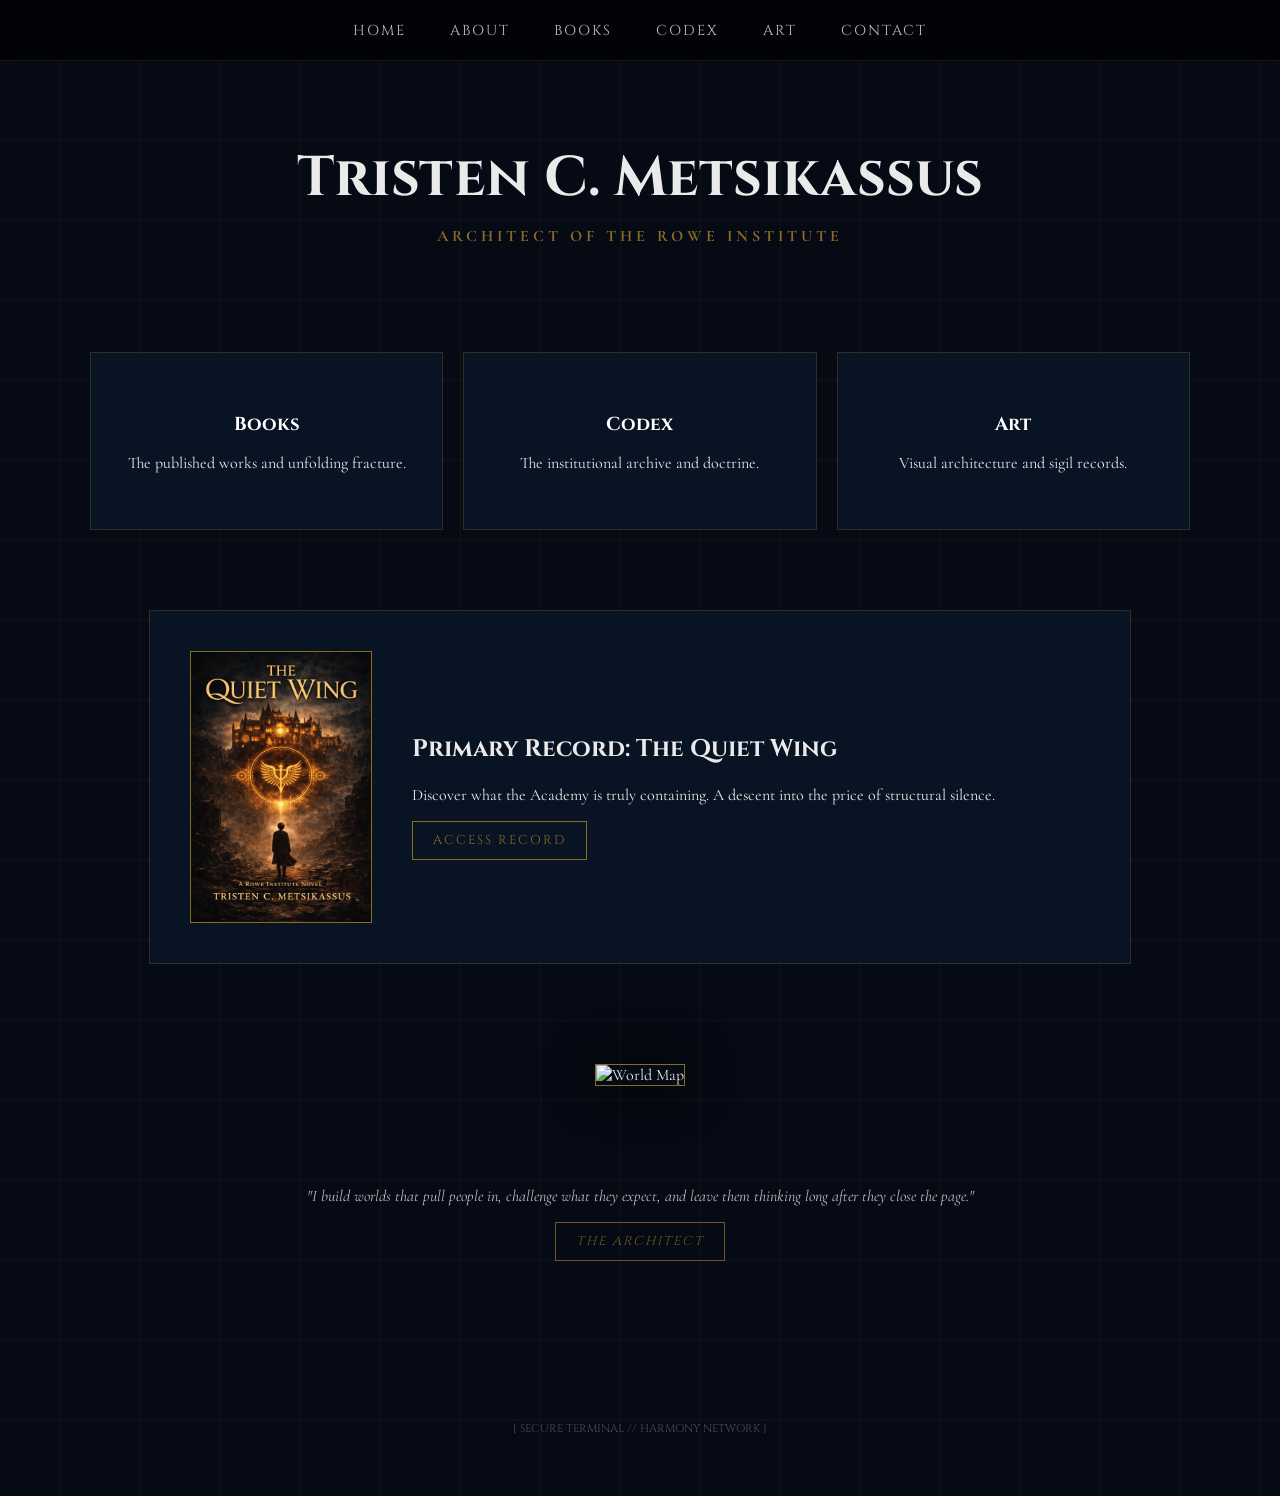
==== commit 4a1708fa: "Refactor HTML structure and styles for consistency" ====
--- a/index.html
+++ b/index.html
@@ -6,143 +6,83 @@
     <title>Tristen C. Metsikassus | The World of Rowe</title>
     <link rel="stylesheet" href="style.css">
     <style>
-        header { text-align: center; padding: 120px 20px 40px; }
-        h1 { font-size: 3.8rem; margin-bottom: 0; }
-        .tagline { color: var(--gold); font-size: 1.1rem; margin-top: 10px; font-weight: bold; font-family: 'Cinzel', serif; letter-spacing: 4px; }
+        /* Specific page layout */
+        header { text-align: center; padding: 140px 20px 40px; }
+        h1 { font-family: 'Cinzel', serif; font-size: 3.5rem; margin: 0; }
+        .tagline { color: var(--gold); letter-spacing: 4px; font-weight: bold; text-transform: uppercase; margin-top: 10px; }
         
-        .atmospheric { 
-            max-width: 800px; 
-            margin: 50px auto; 
-            font-style: italic; 
-            font-size: 1.5rem; 
-            line-height: 1.9; 
-            color: var(--subtext); 
-            text-align: center;
+        .entry-grid { 
+            display: grid; grid-template-columns: repeat(auto-fit, minmax(280px, 1fr)); 
+            gap: 20px; max-width: 1100px; margin: 50px auto; padding: 0 20px;
         }
+        .threshold-plate { padding: 40px 20px; text-align: center; text-decoration: none; color: inherit; }
+        .threshold-plate h3 { font-family: 'Cinzel', serif; color: #fff; margin-bottom: 10px; }
 
-        .entry-grid { 
-            display: grid; 
-            grid-template-columns: repeat(auto-fit, minmax(300px, 1fr)); 
-            gap: 30px; 
-            max-width: 1200px; 
-            margin: 60px auto; 
-            padding: 0 20px;
+        .featured-panel { 
+            max-width: 900px; margin: 80px auto; padding: 40px; 
+            display: flex; align-items: center; gap: 40px; 
         }
-
-        /* NEW: The Featured Anchor Panel */
-        .featured-panel {
-            max-width: 1000px;
-            margin: 80px auto;
-            display: flex;
-            align-items: center;
-            gap: 50px;
-            padding: 50px;
-            background: rgba(0, 0, 0, 0.85);
-            backdrop-filter: blur(10px);
-        }
-
-        .featured-panel img { 
-            width: 220px; 
-            border: 1px solid var(--gold); 
-            box-shadow: 0 10px 40px rgba(0,0,0,1);
-        }
-
-        .featured-content h2 { font-size: 2.2rem; margin-top: 0; color: #ffffff; }
-        .featured-content p { font-size: 1.2rem; line-height: 1.7; margin-bottom: 25px; color: var(--subtext); }
-
-        .author-statement { 
-            max-width: 850px; 
-            margin: 100px auto; 
-            text-align: center; 
-            border-top: 1px solid rgba(138, 107, 34, 0.2); 
-            padding-top: 80px; 
-        }
-
-        .author-statement p { font-size: 1.3rem; line-height: 2; margin-bottom: 40px; color: var(--subtext); }
-
-        .btn-link {
-            color: var(--gold);
-            text-decoration: none;
-            font-family: 'Cinzel', serif;
-            font-weight: bold;
-            letter-spacing: 2px;
-            border: 1px solid var(--gold);
-            padding: 12px 25px;
-            transition: all 0.3s ease;
-        }
-
-        .btn-link:hover { background: var(--gold); color: #000000; }
+        .featured-panel img { width: 180px; border: 1px solid var(--gold); }
 
         .map-section { max-width: 1100px; margin: 100px auto; text-align: center; padding: 0 20px; }
-        .map-section img { width: 100%; border: 1px solid var(--gold); box-shadow: 0 30px 60px rgba(0,0,0,1); }
+        .map-section img { width: 100%; border: 1px solid var(--gold); box-shadow: 0 0 50px #000; }
 
-        nav { text-align: center; position: fixed; top: 0; width: 100%; background: rgba(0,0,0,0.5); backdrop-filter: blur(10px); padding: 20px 0; z-index: 100; border-bottom: 1px solid rgba(138, 107, 34, 0.2); }
-        nav ul { list-style: none; padding: 0; margin: 0; }
-        nav li { display: inline; margin: 0 25px; }
-        nav a { font-family: 'Cinzel', serif; color: var(--subtext); text-decoration: none; font-weight: bold; letter-spacing: 2px; font-size: 0.9rem; }
-        nav a:hover { color: var(--gold); }
-
-        @media (max-width: 768px) {
-            .featured-panel { flex-direction: column; text-align: center; padding: 30px; }
-        }
+        .author-statement { max-width: 800px; margin: 100px auto; text-align: center; padding: 0 20px; font-style: italic; opacity: 0.8; }
+        
+        @media (max-width: 768px) { .featured-panel { flex-direction: column; text-align: center; } }
     </style>
 </head>
 <body>
 
 <nav>
-    <ul>
-        <li><a href="index.html">HOME</a></li>
-        <li><a href="About.html">ABOUT</a></li>
-        <li><a href="Books.html">BOOKS</a></li>
-        <li><a href="Codex.html">CODEX</a></li>
-        <li><a href="Art.html">ART</a></li>
-        <li><a href="Contact.html">CONTACT</a></li>
-    </ul>
+    <a href="index.html">HOME</a>
+    <a href="About.html">ABOUT</a>
+    <a href="Books.html">BOOKS</a>
+    <a href="Codex.html">CODEX</a>
+    <a href="Art.html">ART</a>
+    <a href="Contact.html">CONTACT</a>
 </nav>
 
 <header>
     <h1>Tristen C. Metsikassus</h1>
     <p class="tagline">Architect of the Rowe Institute</p>
-    <div class="atmospheric">
-        "Enter a world of doctrine, fracture, and buried design—where institutions remember, and every threshold has a cost."
-    </div>
 </header>
 
 <div class="entry-grid">
     <a href="Books.html" class="threshold-plate">
         <h3>Books</h3>
-        <p>Enter the published works, the trilogy, and the world’s unfolding fracture.</p>
+        <p>The published works and unfolding fracture.</p>
     </a>
     <a href="Codex.html" class="threshold-plate">
         <h3>Codex</h3>
-        <p>Access the institutional archive: doctrine, mechanics, records, and buried design.</p>
+        <p>The institutional archive and doctrine.</p>
     </a>
     <a href="Art.html" class="threshold-plate">
         <h3>Art</h3>
-        <p>View the visual architecture of the world: sigils, halls, systems, and rupture.</p>
+        <p>Visual architecture and sigil records.</p>
     </a>
 </div>
 
-<div class="featured-panel card wardline">
-    <img src="the quiet wing.png" alt="The Quiet Wing Cover">
-    <div class="featured-content">
-        <h2>Primary Record: The Quiet Wing</h2>
-        <p>At the Rowe Institute, order is everything. Students are shaped to fit a system that prides itself on stability, but Caelum Rook is about to discover what the Academy is truly containing.</p>
-        <a href="Books.html" class="btn-link">View Publication Details</a>
+<div class="featured-panel">
+    <img src="the quiet wing.png" alt="Book Cover">
+    <div>
+        <h2 style="font-family: 'Cinzel';">Primary Record: The Quiet Wing</h2>
+        <p>Discover what the Academy is truly containing. A descent into the price of structural silence.</p>
+        <a href="Books.html" class="btn-link">ACCESS RECORD</a>
     </div>
 </div>
 
 <div class="map-section">
-    <img src="The World Of Rowe world map.png" alt="The World of Rowe Map">
+    <img src="The World Of Rowe world map.png" alt="World Map">
 </div>
 
-<section class="author-statement">
-    <p>I build worlds that pull people in, challenge what they expect, and leave them thinking long after they close the page. Success is not gaining everything, but understanding the cadence of what you create.</p>
-    <a href="About.html" class="btn-link">The Architect's Statement</a>
-</section>
+<div class="author-statement">
+    <p>"I build worlds that pull people in, challenge what they expect, and leave them thinking long after they close the page."</p>
+    <a href="About.html" class="btn-link">THE ARCHITECT</a>
+</div>
 
-<footer style="text-align: center; padding: 80px 40px; opacity: 0.4; font-size: 0.7rem; letter-spacing: 3px; font-family: 'Cinzel', serif;">
-    [ SECURE TERMINAL // HARMONY NETWORK ACCESS ]
+<footer style="text-align: center; padding: 60px; opacity: 0.3; font-family: 'Cinzel'; font-size: 0.7rem;">
+    [ SECURE TERMINAL // HARMONY NETWORK ]
 </footer>
 
 </body>
--- a/style.css
+++ b/style.css
@@ -1,11 +1,11 @@
-/* --- THE LIVING WARD SYSTEM --- */
+/* --- THE MIDNIGHT WARD SYSTEM (MASTER) --- */
 @import url('https://fonts.googleapis.com/css2?family=Cinzel:wght@400;700&family=Cormorant+Garamond:ital,wght@0,400;0,600;1,400&display=swap');
 
 :root {
     --midnight: #050a14;   
-    --shadow-purple: #1b0a2a; 
-    --arcane-wine: #2d0b3a;   
+    --indigo-glow: rgba(26, 31, 70, 0.4); 
     --gold: #8a6b22;
+    --gold-bright: #e1c57a;
     --text: #eaeaea;
     --subtext: #bdbdcc;
 }
@@ -19,75 +19,68 @@
     overflow-x: hidden;
 }
 
-/* THE WARD SYSTEM LAYER */
+/* THE BACKGROUND WARD GRID */
 body::before {
     content: "";
     position: fixed;
-    top: -10%; left: -10%; width: 120%; height: 120%;
+    top: -100px; left: -100px; width: 200%; height: 200%;
     z-index: -1;
     background-image: 
-        linear-gradient(rgba(138, 107, 34, 0.15) 1.5px, transparent 1.5px),
-        linear-gradient(90deg, rgba(138, 107, 34, 0.15) 1.5px, transparent 1.5px);
-    background-size: 100px 100px;
-    
-    /* ANIMATIONS: Drift + Pulse + Fracture Flicker */
-    animation: 
-        wardDrift 80s linear infinite, 
-        wardPulse 12s ease-in-out infinite alternate,
-        fractureFlicker 15s infinite;
-}
-
-/* Background Color Drift */
-body::after {
-    content: "";
-    position: fixed;
-    top: 0; left: 0; width: 100%; height: 100%;
-    z-index: -2;
-    background: linear-gradient(-45deg, var(--midnight), var(--shadow-purple), var(--arcane-wine), var(--midnight));
-    background-size: 400% 400%;
-    animation: arcaneShift 30s ease infinite;
+        linear-gradient(rgba(138, 107, 34, 0.1) 1px, transparent 1px),
+        linear-gradient(90deg, rgba(138, 107, 34, 0.1) 1px, transparent 1px);
+    background-size: 80px 80px;
+    animation: wardDrift 60s linear infinite, wardPulse 10s ease-in-out infinite alternate;
 }
 
 @keyframes wardDrift {
-    0% { transform: translate(0,0); }
-    100% { transform: translate(100px, 100px); }
+    0% { transform: translate(0, 0); }
+    100% { transform: translate(80px, 80px); }
 }
 
 @keyframes wardPulse {
-    0% { opacity: 0.3; }
-    50% { opacity: 0.7; }
-    100% { opacity: 0.3; }
+    0% { opacity: 0.2; }
+    50% { opacity: 0.6; }
+    100% { opacity: 0.2; }
 }
 
-@keyframes fractureFlicker {
-    0%, 19%, 21%, 23%, 25%, 54%, 56%, 100% { opacity: 1; }
-    20%, 24%, 55% { opacity: 0.5; filter: contrast(150%) brightness(120%); }
+/* NAVIGATION */
+nav { 
+    text-align: center; position: fixed; top: 0; width: 100%; 
+    background: rgba(0,0,0,0.7); backdrop-filter: blur(10px); 
+    padding: 20px 0; z-index: 100; border-bottom: 1px solid rgba(138, 107, 34, 0.2); 
+}
+nav a { 
+    font-family: 'Cinzel', serif; color: var(--subtext); 
+    text-decoration: none; margin: 0 20px; font-size: 0.9rem; letter-spacing: 2px; 
+}
+nav a:hover { color: var(--gold-bright); }
+
+/* THRESHOLD PLATES & CARDS */
+.threshold-plate, .featured-panel {
+    background: rgba(11, 25, 44, 0.7);
+    border: 1px solid rgba(138, 107, 34, 0.3);
+    backdrop-filter: blur(8px);
+    transition: all 0.5s ease;
 }
 
-@keyframes arcaneShift {
-    0% { background-position: 0% 50%; }
-    50% { background-position: 100% 50%; }
-    100% { background-position: 0% 50%; }
+.threshold-plate:hover, .featured-panel:hover {
+    border-color: var(--gold-bright);
+    box-shadow: 0 0 30px rgba(138, 107, 34, 0.2);
 }
 
-/* --- THRESHOLD PLATE STYLING --- */
-.threshold-plate {
-    background: rgba(11, 25, 44, 0.7); /* Midnight Indigo */
-    border: 1px solid rgba(138, 107, 34, 0.4);
-    padding: 35px 25px;
-    text-align: center;
+.btn-link {
+    display: inline-block;
+    border: 1px solid var(--gold);
+    color: var(--gold);
     text-decoration: none;
-    color: var(--text);
-    transition: all 0.5s cubic-bezier(0.23, 1, 0.32, 1);
-    backdrop-filter: blur(5px);
+    padding: 10px 20px;
+    font-family: 'Cinzel', serif;
+    font-size: 0.8rem;
+    letter-spacing: 2px;
+    transition: 0.3s;
 }
 
-.threshold-plate:hover {
-    border-color: var(--gold);
-    background: rgba(138, 107, 34, 0.1);
-    box-shadow: 0 0 25px rgba(138, 107, 34, 0.2);
-    transform: translateY(-5px);
+.btn-link:hover {
+    background: var(--gold);
+    color: white;
 }
-
-.threshold-plate h3 { font-family: 'Cinzel', serif; letter-spacing: 3px; color: #ffffff; margin-bottom: 10px; }
-.threshold-plate p { font-size: 0.9rem; color: var(--subtext); font-style: italic; }
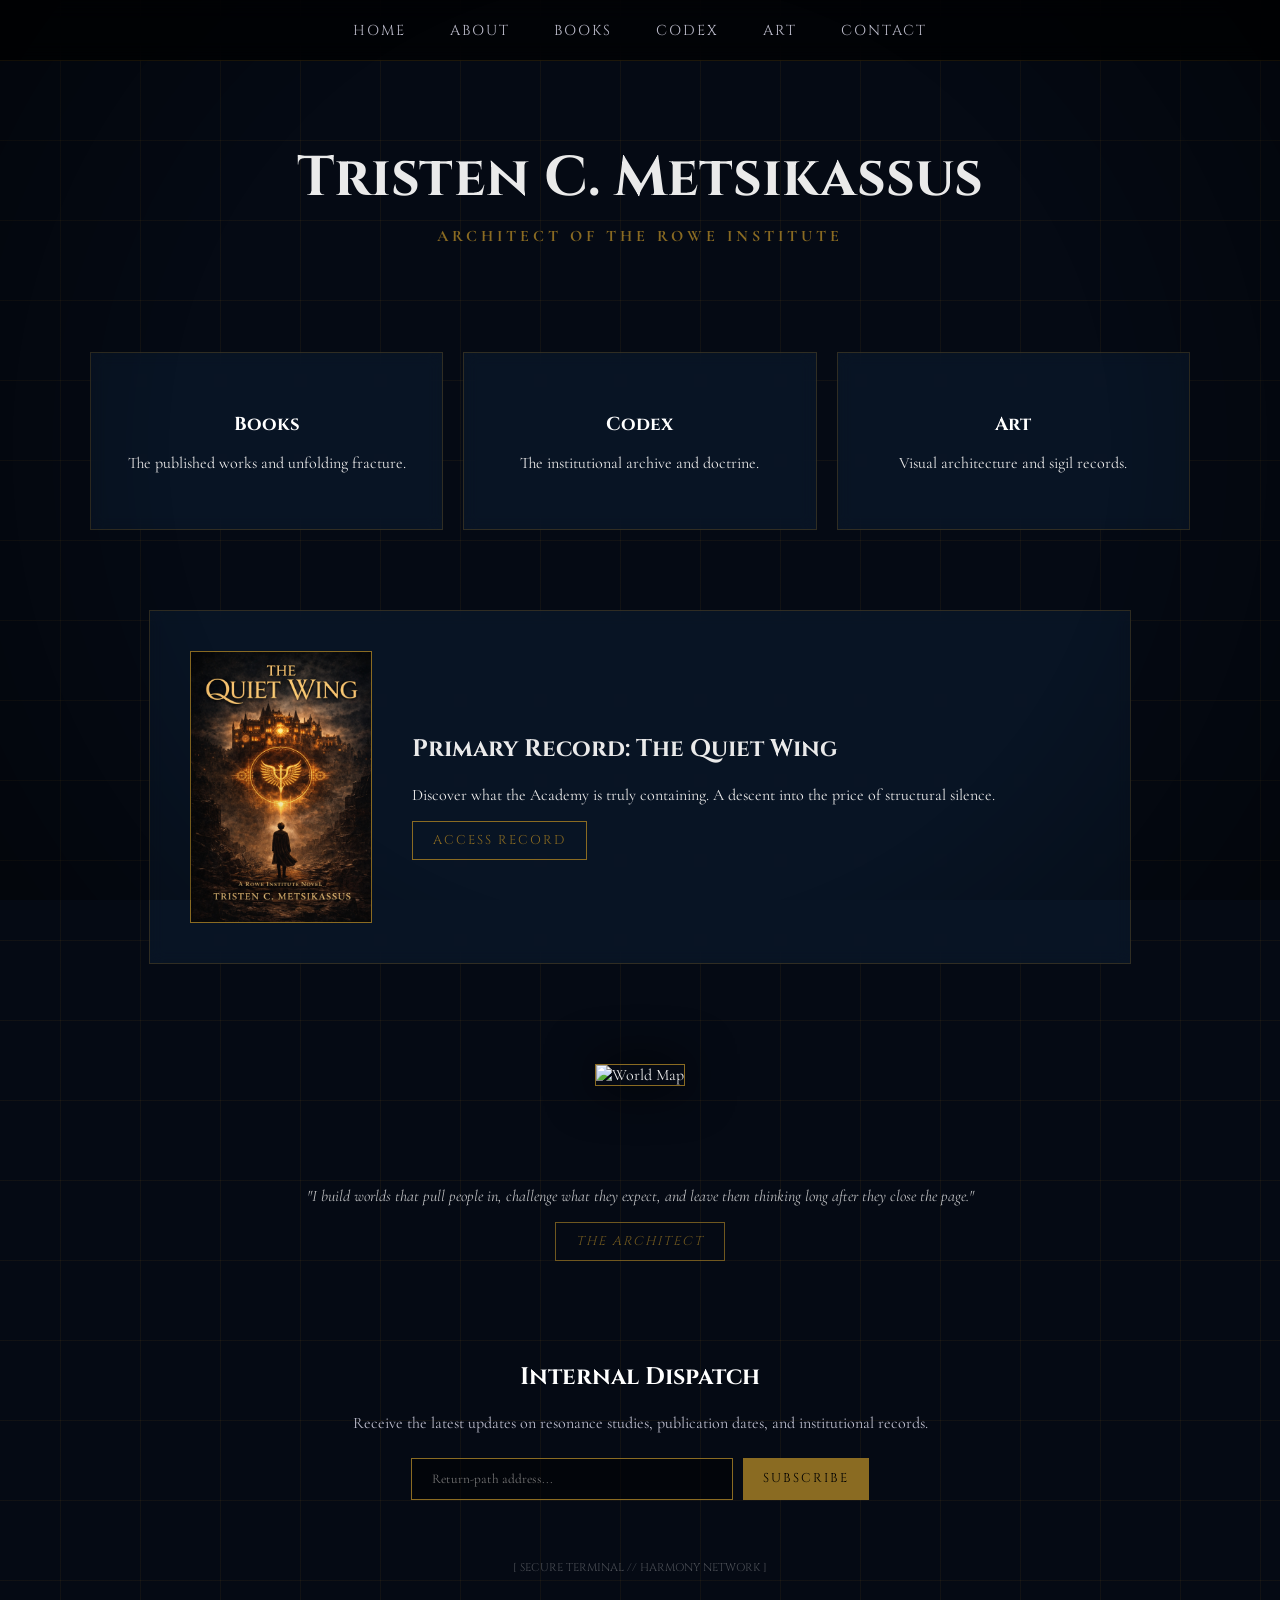
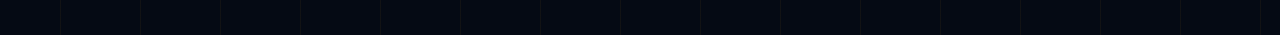
==== commit ce4232b1: "Update index.html" ====
--- a/index.html
+++ b/index.html
@@ -80,7 +80,18 @@
     <p>"I build worlds that pull people in, challenge what they expect, and leave them thinking long after they close the page."</p>
     <a href="About.html" class="btn-link">THE ARCHITECT</a>
 </div>
-
+<section class="newsletter-section card wardline">
+    <div style="text-align: center;">
+        <h2 style="font-family: 'Cinzel'; color: #fff; margin-top: 0;">Internal Dispatch</h2>
+        <p style="color: var(--subtext); margin-bottom: 25px;">Receive the latest updates on resonance studies, publication dates, and institutional records.</p>
+        
+        <form style="display: flex; gap: 10px; justify-content: center; flex-wrap: wrap;">
+            <input type="email" placeholder="Return-path address..." style="background: rgba(0,0,0,0.5); border: 1px solid var(--gold); color: #fff; padding: 12px 20px; font-family: 'Cormorant Garamond'; min-width: 280px; outline: none;">
+            <button class="btn-link" style="background: var(--gold); color: #000; border: none; cursor: pointer;">SUBSCRIBE</button>
+        </form>
+    </div>
+</section>
+    
 <footer style="text-align: center; padding: 60px; opacity: 0.3; font-family: 'Cinzel'; font-size: 0.7rem;">
     [ SECURE TERMINAL // HARMONY NETWORK ]
 </footer>
--- a/style.css
+++ b/style.css
@@ -84,3 +84,38 @@
     background: var(--gold);
     color: white;
 }
+/* --- THE INSTITUTIONAL AURA --- */
+
+/* Custom Scrollbar for the Archive */
+::-webkit-scrollbar {
+    width: 8px;
+}
+
+::-webkit-scrollbar-track {
+    background: var(--midnight);
+}
+
+::-webkit-scrollbar-thumb {
+    background: var(--gold);
+    border-radius: 0;
+}
+
+::-webkit-scrollbar-thumb:hover {
+    background: #e1c57a; /* Brighter gold on hover */
+}
+
+/* Custom Text Selection */
+::selection {
+    background: var(--gold);
+    color: var(--midnight);
+}
+
+/* Screen Vignette: Makes the corners of the screen feel like an old terminal */
+body::after {
+    content: "";
+    position: fixed;
+    top: 0; left: 0; width: 100%; height: 100%;
+    pointer-events: none;
+    background: radial-gradient(circle, transparent 60%, rgba(0,0,0,0.4) 100%);
+    z-index: 999;
+}
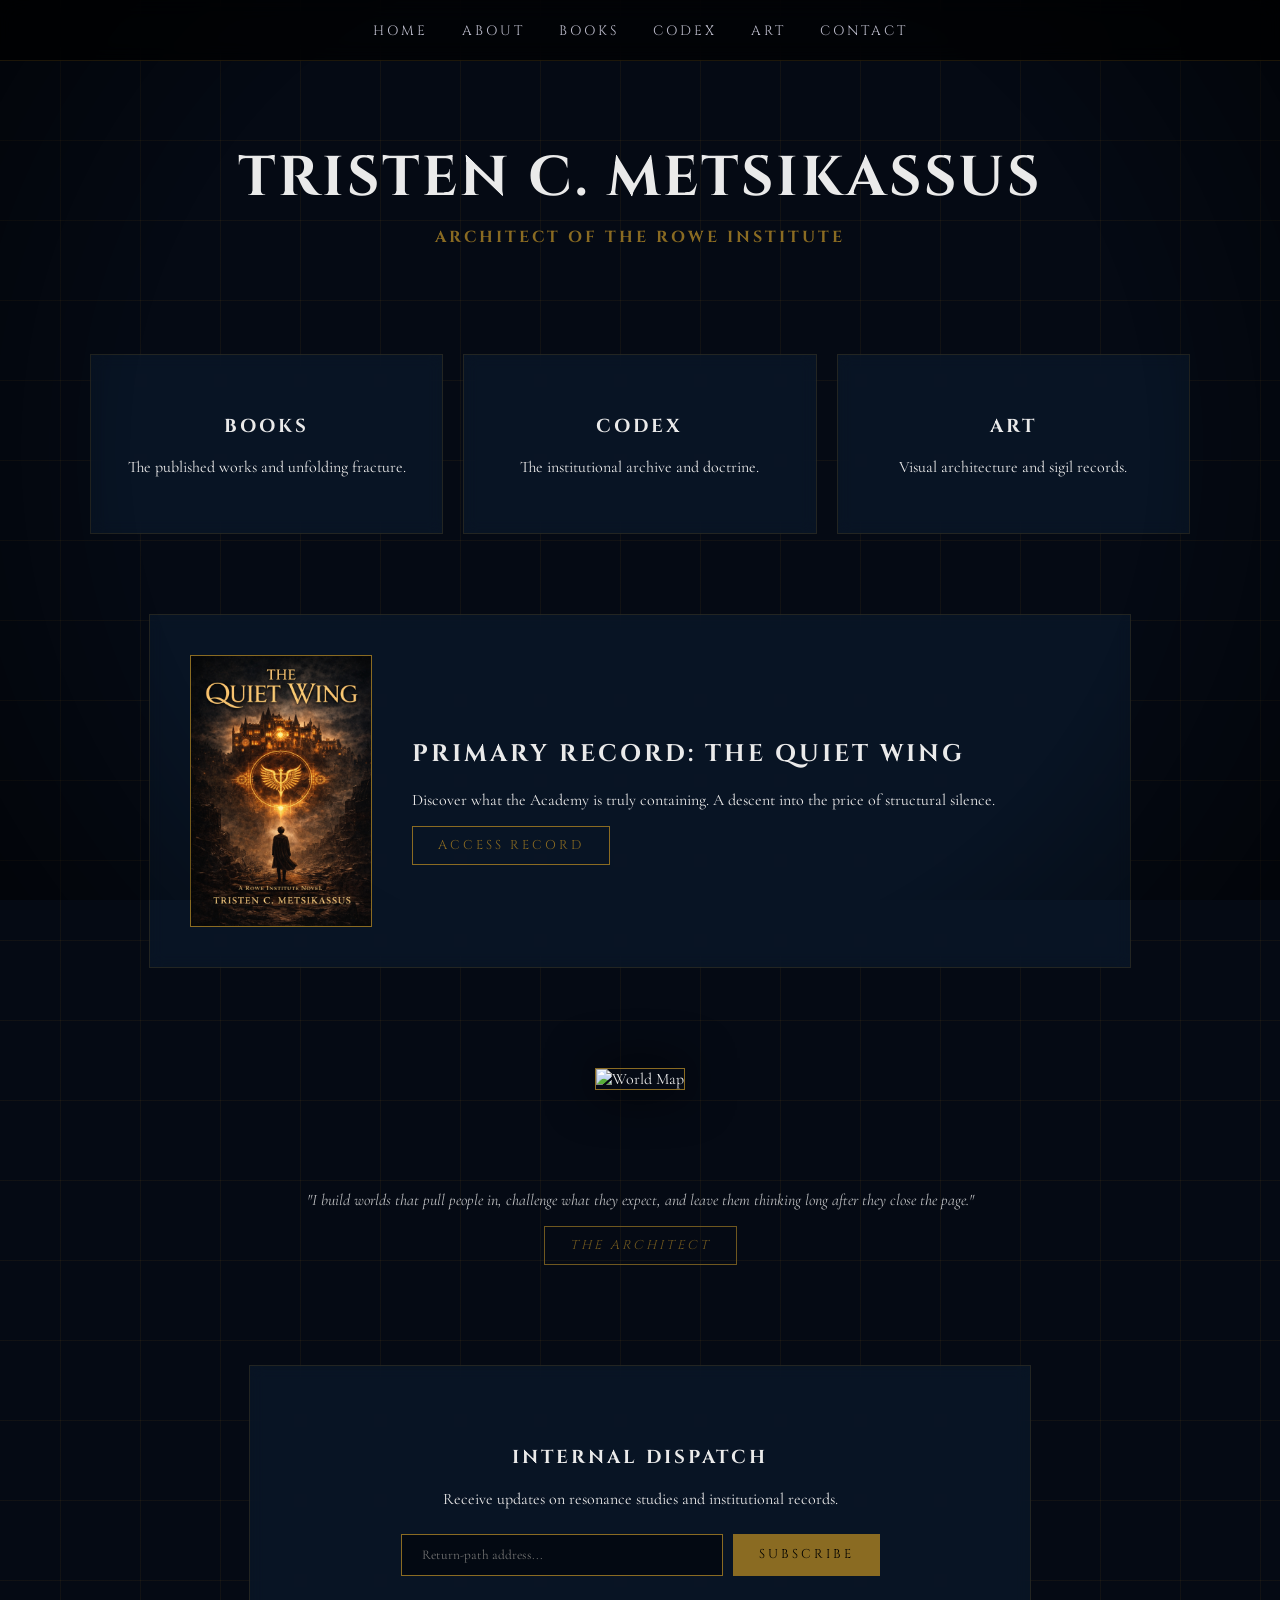
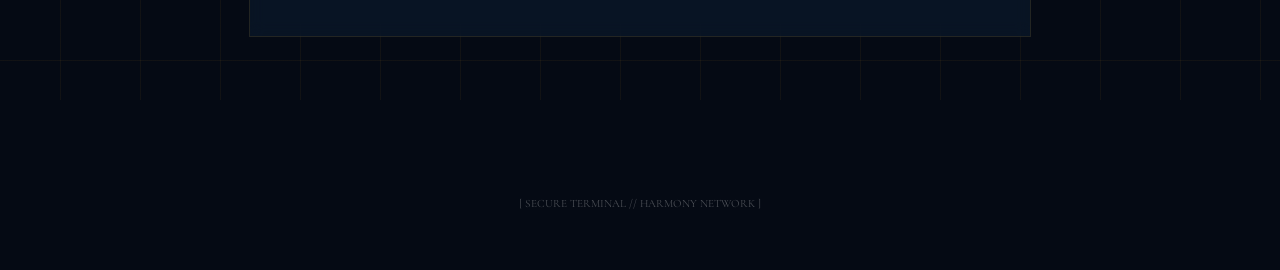
==== commit a12fb633: "Update index.html" ====
--- a/index.html
+++ b/index.html
@@ -3,33 +3,20 @@
 <head>
     <meta charset="UTF-8">
     <meta name="viewport" content="width=device-width, initial-scale=1.0">
-    <title>Tristen C. Metsikassus | The World of Rowe</title>
+    <title>Tristen C. Metsikassus | Architect of Rowe</title>
     <link rel="stylesheet" href="style.css">
     <style>
-        /* Specific page layout */
         header { text-align: center; padding: 140px 20px 40px; }
-        h1 { font-family: 'Cinzel', serif; font-size: 3.5rem; margin: 0; }
-        .tagline { color: var(--gold); letter-spacing: 4px; font-weight: bold; text-transform: uppercase; margin-top: 10px; }
-        
-        .entry-grid { 
-            display: grid; grid-template-columns: repeat(auto-fit, minmax(280px, 1fr)); 
-            gap: 20px; max-width: 1100px; margin: 50px auto; padding: 0 20px;
-        }
+        h1 { font-size: 3.5rem; margin: 0; }
+        .tagline { color: var(--gold); margin-top: 10px; font-weight: bold; }
+        .entry-grid { display: grid; grid-template-columns: repeat(auto-fit, minmax(280px, 1fr)); gap: 20px; max-width: 1100px; margin: 50px auto; padding: 0 20px; }
         .threshold-plate { padding: 40px 20px; text-align: center; text-decoration: none; color: inherit; }
-        .threshold-plate h3 { font-family: 'Cinzel', serif; color: #fff; margin-bottom: 10px; }
-
-        .featured-panel { 
-            max-width: 900px; margin: 80px auto; padding: 40px; 
-            display: flex; align-items: center; gap: 40px; 
-        }
+        .featured-panel { max-width: 900px; margin: 80px auto; padding: 40px; display: flex; align-items: center; gap: 40px; }
         .featured-panel img { width: 180px; border: 1px solid var(--gold); }
-
         .map-section { max-width: 1100px; margin: 100px auto; text-align: center; padding: 0 20px; }
         .map-section img { width: 100%; border: 1px solid var(--gold); box-shadow: 0 0 50px #000; }
-
         .author-statement { max-width: 800px; margin: 100px auto; text-align: center; padding: 0 20px; font-style: italic; opacity: 0.8; }
-        
-        @media (max-width: 768px) { .featured-panel { flex-direction: column; text-align: center; } }
+        .newsletter-section { max-width: 700px; margin: 100px auto; padding: 60px 40px; }
     </style>
 </head>
 <body>
@@ -64,35 +51,35 @@
 </div>
 
 <div class="featured-panel">
-    <img src="the quiet wing.png" alt="Book Cover">
+    <img src="the%20quiet%20wing.png" alt="Book Cover">
     <div>
-        <h2 style="font-family: 'Cinzel';">Primary Record: The Quiet Wing</h2>
+        <h2>Primary Record: The Quiet Wing</h2>
         <p>Discover what the Academy is truly containing. A descent into the price of structural silence.</p>
         <a href="Books.html" class="btn-link">ACCESS RECORD</a>
     </div>
 </div>
 
 <div class="map-section">
-    <img src="The World Of Rowe world map.png" alt="World Map">
+    <img src="The%20World%20Of%20Rowe%20world%20map.png" alt="World Map">
 </div>
 
 <div class="author-statement">
     <p>"I build worlds that pull people in, challenge what they expect, and leave them thinking long after they close the page."</p>
     <a href="About.html" class="btn-link">THE ARCHITECT</a>
 </div>
-<section class="newsletter-section card wardline">
+
+<section class="newsletter-section card">
     <div style="text-align: center;">
-        <h2 style="font-family: 'Cinzel'; color: #fff; margin-top: 0;">Internal Dispatch</h2>
-        <p style="color: var(--subtext); margin-bottom: 25px;">Receive the latest updates on resonance studies, publication dates, and institutional records.</p>
-        
-        <form style="display: flex; gap: 10px; justify-content: center; flex-wrap: wrap;">
-            <input type="email" placeholder="Return-path address..." style="background: rgba(0,0,0,0.5); border: 1px solid var(--gold); color: #fff; padding: 12px 20px; font-family: 'Cormorant Garamond'; min-width: 280px; outline: none;">
-            <button class="btn-link" style="background: var(--gold); color: #000; border: none; cursor: pointer;">SUBSCRIBE</button>
+        <h3>Internal Dispatch</h3>
+        <p style="margin-bottom: 25px;">Receive updates on resonance studies and institutional records.</p>
+        <form onsubmit="alert('Transmission Received. Archive access is currently being calibrated—watch the frequency for updates.'); return false;" style="display: flex; gap: 10px; justify-content: center; flex-wrap: wrap;">
+            <input type="email" placeholder="Return-path address..." style="background: rgba(0,0,0,0.5); border: 1px solid var(--gold); color: #fff; padding: 12px 20px; font-family: 'Cormorant Garamond'; min-width: 280px; outline: none;" required>
+            <button type="submit" class="btn-link" style="background: var(--gold); color: #000;">SUBSCRIBE</button>
         </form>
     </div>
 </section>
-    
-<footer style="text-align: center; padding: 60px; opacity: 0.3; font-family: 'Cinzel'; font-size: 0.7rem;">
+
+<footer style="text-align: center; padding: 60px; opacity: 0.3; font-size: 0.7rem;">
     [ SECURE TERMINAL // HARMONY NETWORK ]
 </footer>
 
--- a/style.css
+++ b/style.css
@@ -1,9 +1,7 @@
-/* --- THE MIDNIGHT WARD SYSTEM (MASTER) --- */
 @import url('https://fonts.googleapis.com/css2?family=Cinzel:wght@400;700&family=Cormorant+Garamond:ital,wght@0,400;0,600;1,400&display=swap');
 
 :root {
     --midnight: #050a14;   
-    --indigo-glow: rgba(26, 31, 70, 0.4); 
     --gold: #8a6b22;
     --gold-bright: #e1c57a;
     --text: #eaeaea;
@@ -29,7 +27,7 @@
         linear-gradient(rgba(138, 107, 34, 0.1) 1px, transparent 1px),
         linear-gradient(90deg, rgba(138, 107, 34, 0.1) 1px, transparent 1px);
     background-size: 80px 80px;
-    animation: wardDrift 60s linear infinite, wardPulse 10s ease-in-out infinite alternate;
+    animation: wardDrift 80s linear infinite, wardPulse 10s ease-in-out infinite alternate;
 }
 
 @keyframes wardDrift {
@@ -39,26 +37,33 @@
 
 @keyframes wardPulse {
     0% { opacity: 0.2; }
-    50% { opacity: 0.6; }
+    50% { opacity: 0.5; }
     100% { opacity: 0.2; }
+}
+
+/* SCREEN VIGNETTE */
+body::after {
+    content: "";
+    position: fixed;
+    top: 0; left: 0; width: 100%; height: 100%;
+    pointer-events: none;
+    background: radial-gradient(circle, transparent 65%, rgba(0,0,0,0.5) 100%);
+    z-index: 999;
 }
 
 /* NAVIGATION */
 nav { 
     text-align: center; position: fixed; top: 0; width: 100%; 
     background: rgba(0,0,0,0.7); backdrop-filter: blur(10px); 
-    padding: 20px 0; z-index: 100; border-bottom: 1px solid rgba(138, 107, 34, 0.2); 
+    padding: 20px 0; z-index: 1000; border-bottom: 1px solid rgba(138, 107, 34, 0.2); 
 }
-nav a { 
-    font-family: 'Cinzel', serif; color: var(--subtext); 
-    text-decoration: none; margin: 0 20px; font-size: 0.9rem; letter-spacing: 2px; 
-}
+nav a { color: var(--subtext); text-decoration: none; margin: 0 15px; font-size: 0.85rem; letter-spacing: 2px; transition: 0.3s; }
 nav a:hover { color: var(--gold-bright); }
 
-/* THRESHOLD PLATES & CARDS */
-.threshold-plate, .featured-panel {
+/* SHARED COMPONENTS */
+.card, .threshold-plate, .featured-panel {
     background: rgba(11, 25, 44, 0.7);
-    border: 1px solid rgba(138, 107, 34, 0.3);
+    border: 1px solid rgba(138, 107, 34, 0.2);
     backdrop-filter: blur(8px);
     transition: all 0.5s ease;
 }
@@ -66,6 +71,7 @@
 .threshold-plate:hover, .featured-panel:hover {
     border-color: var(--gold-bright);
     box-shadow: 0 0 30px rgba(138, 107, 34, 0.2);
+    transform: translateY(-3px);
 }
 
 .btn-link {
@@ -73,49 +79,31 @@
     border: 1px solid var(--gold);
     color: var(--gold);
     text-decoration: none;
-    padding: 10px 20px;
-    font-family: 'Cinzel', serif;
+    padding: 10px 25px;
     font-size: 0.8rem;
     letter-spacing: 2px;
     transition: 0.3s;
+    cursor: pointer;
+    background: transparent;
 }
 
-.btn-link:hover {
-    background: var(--gold);
-    color: white;
-}
-/* --- THE INSTITUTIONAL AURA --- */
+.btn-link:hover { background: var(--gold); color: white; }
 
-/* Custom Scrollbar for the Archive */
-::-webkit-scrollbar {
-    width: 8px;
+/* --- THE MOBILE SHIELD --- */
+@media (max-width: 768px) {
+    header h1 { font-size: 2.2rem !important; }
+    nav a { margin: 0 5px; font-size: 0.7rem; }
+    .featured-panel { flex-direction: column; text-align: center; }
 }
 
-::-webkit-scrollbar-track {
-    background: var(--midnight);
+/* GLOBAL TYPOGRAPHY */
+h1, h2, h3, nav a, .btn-link, .tagline, .subtitle { 
+    font-family: 'Cinzel', serif !important; 
+    text-transform: uppercase; 
+    letter-spacing: 3px; 
 }
 
-::-webkit-scrollbar-thumb {
-    background: var(--gold);
-    border-radius: 0;
-}
-
-::-webkit-scrollbar-thumb:hover {
-    background: #e1c57a; /* Brighter gold on hover */
-}
-
-/* Custom Text Selection */
-::selection {
-    background: var(--gold);
-    color: var(--midnight);
-}
-
-/* Screen Vignette: Makes the corners of the screen feel like an old terminal */
-body::after {
-    content: "";
-    position: fixed;
-    top: 0; left: 0; width: 100%; height: 100%;
-    pointer-events: none;
-    background: radial-gradient(circle, transparent 60%, rgba(0,0,0,0.4) 100%);
-    z-index: 999;
-}
+/* SCROLLBAR */
+::-webkit-scrollbar { width: 8px; }
+::-webkit-scrollbar-track { background: var(--midnight); }
+::-webkit-scrollbar-thumb { background: var(--gold); }
